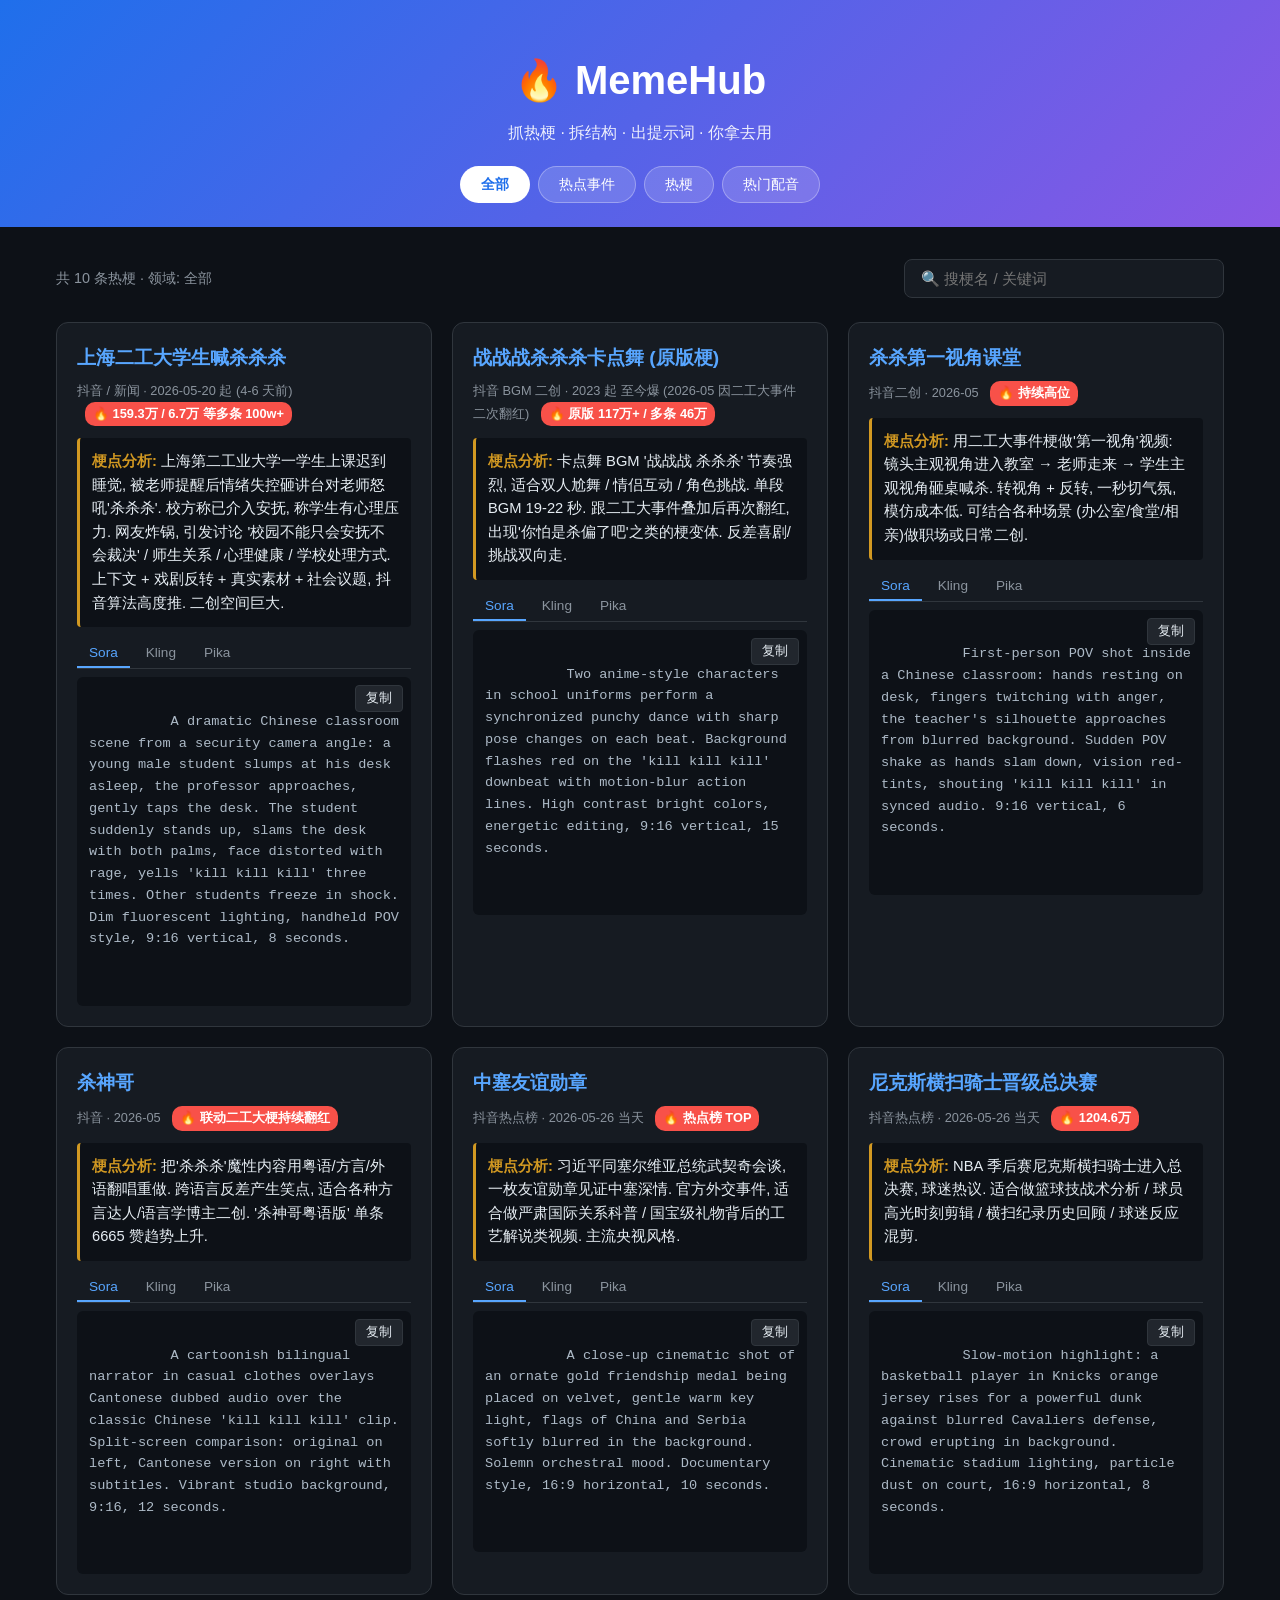
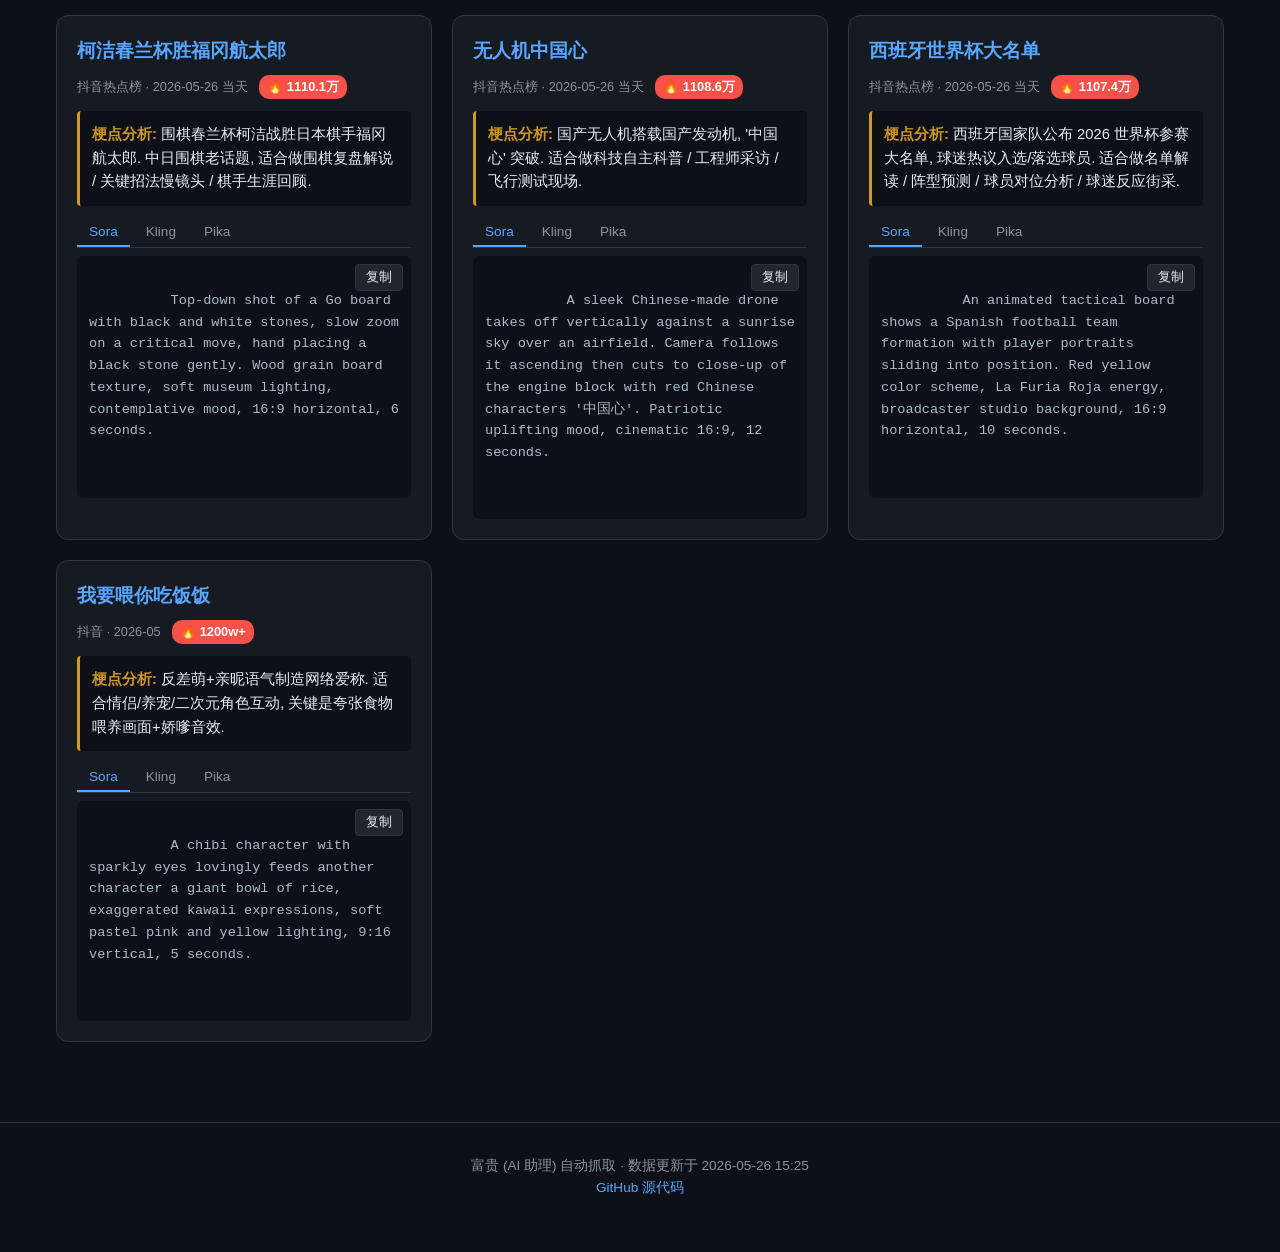
==== index.html @ 90a8f470 "v2: 当下真实热点 (杀杀杀+二工大事件+5 条热搜榜) + 三分类 (热点/热梗/配音)" ====
<!DOCTYPE html>
<html lang="zh-CN">
<head>
  <meta charset="UTF-8">
  <meta name="viewport" content="width=device-width, initial-scale=1.0">
  <title>MemeHub - 热梗提示词工厂</title>
  <link rel="stylesheet" href="style.css">
</head>
<body>
  <header>
    <h1>🔥 MemeHub</h1>
    <p class="tagline">抓热梗 · 拆结构 · 出提示词 · 你拿去用</p>
    <nav id="domains">
      <button class="active" data-domain="全部">全部</button>
      <button data-domain="热点事件">热点事件</button>
      <button data-domain="热梗">热梗</button>
      <button data-domain="热门配音">热门配音</button>
    </nav>
  </header>

  <main>
    <div class="meta-bar">
      <span id="count">加载中...</span>
      <input id="search" placeholder="🔍 搜梗名 / 关键词" />
    </div>
    <div id="cards"></div>
  </main>

  <footer>
    <p>富贵 (AI 助理) 自动抓取 · 数据更新于 <span id="updated">--</span></p>
    <p><a href="https://github.com/qinqin-boop/memehub" target="_blank">GitHub 源代码</a></p>
  </footer>

  <script src="app.js"></script>
</body>
</html>
---- style.css ----
* {
  box-sizing: border-box;
  margin: 0;
  padding: 0;
}

body {
  font-family: -apple-system, BlinkMacSystemFont, "PingFang SC", "Microsoft YaHei", sans-serif;
  background: #0d1117;
  color: #e6edf3;
  line-height: 1.6;
}

header {
  text-align: center;
  padding: 48px 16px 24px;
  background: linear-gradient(135deg, #1f6feb 0%, #8957e5 100%);
  color: #fff;
}

header h1 {
  font-size: 2.5rem;
  margin-bottom: 8px;
}

.tagline {
  font-size: 1rem;
  opacity: 0.9;
  margin-bottom: 20px;
}

nav#domains {
  display: flex;
  gap: 8px;
  justify-content: center;
  flex-wrap: wrap;
}

nav#domains button {
  background: rgba(255, 255, 255, 0.15);
  border: 1px solid rgba(255, 255, 255, 0.3);
  color: #fff;
  padding: 8px 20px;
  border-radius: 20px;
  cursor: pointer;
  font-size: 0.9rem;
  transition: all 0.2s;
}

nav#domains button.active {
  background: #fff;
  color: #1f6feb;
  font-weight: 600;
}

nav#domains button:disabled {
  opacity: 0.5;
  cursor: not-allowed;
}

main {
  max-width: 1200px;
  margin: 0 auto;
  padding: 32px 16px;
}

.meta-bar {
  display: flex;
  justify-content: space-between;
  align-items: center;
  margin-bottom: 24px;
  gap: 16px;
  flex-wrap: wrap;
}

#count {
  color: #8b949e;
  font-size: 0.9rem;
}

#search {
  flex: 1;
  max-width: 320px;
  padding: 10px 16px;
  background: #161b22;
  border: 1px solid #30363d;
  border-radius: 8px;
  color: #e6edf3;
  font-size: 0.95rem;
}

#search:focus {
  outline: none;
  border-color: #1f6feb;
}

#cards {
  display: grid;
  grid-template-columns: repeat(auto-fill, minmax(340px, 1fr));
  gap: 20px;
}

.card {
  background: #161b22;
  border: 1px solid #30363d;
  border-radius: 12px;
  padding: 20px;
  transition: transform 0.15s, border-color 0.15s;
}

.card:hover {
  transform: translateY(-2px);
  border-color: #1f6feb;
}

.card h3 {
  font-size: 1.2rem;
  margin-bottom: 8px;
  color: #58a6ff;
}

.card .source {
  font-size: 0.8rem;
  color: #8b949e;
  margin-bottom: 12px;
}

.card .source .heat {
  display: inline-block;
  background: #f85149;
  color: #fff;
  padding: 2px 8px;
  border-radius: 10px;
  margin-left: 8px;
  font-weight: 600;
}

.card .analysis {
  background: #0d1117;
  border-left: 3px solid #d29922;
  padding: 12px;
  margin: 12px 0;
  border-radius: 4px;
  font-size: 0.92rem;
}

.card .analysis strong {
  color: #d29922;
}

.prompt-tabs {
  display: flex;
  gap: 4px;
  margin: 12px 0 8px;
  border-bottom: 1px solid #30363d;
}

.prompt-tabs button {
  background: none;
  border: none;
  color: #8b949e;
  padding: 6px 12px;
  cursor: pointer;
  font-size: 0.85rem;
  border-bottom: 2px solid transparent;
}

.prompt-tabs button.active {
  color: #58a6ff;
  border-bottom-color: #58a6ff;
}

.prompt-body {
  background: #0d1117;
  padding: 12px;
  border-radius: 6px;
  font-family: ui-monospace, SFMono-Regular, Menlo, monospace;
  font-size: 0.85rem;
  color: #adbac7;
  white-space: pre-wrap;
  position: relative;
  min-height: 80px;
}

.copy-btn {
  position: absolute;
  top: 8px;
  right: 8px;
  background: #21262d;
  border: 1px solid #30363d;
  color: #e6edf3;
  padding: 4px 10px;
  border-radius: 4px;
  cursor: pointer;
  font-size: 0.8rem;
}

.copy-btn:hover {
  background: #30363d;
}

.copy-btn.copied {
  background: #238636;
  border-color: #238636;
}

footer {
  text-align: center;
  padding: 32px 16px;
  color: #8b949e;
  font-size: 0.85rem;
  border-top: 1px solid #30363d;
  margin-top: 48px;
}

footer a {
  color: #58a6ff;
  text-decoration: none;
}

footer a:hover {
  text-decoration: underline;
}

@media (max-width: 600px) {
  header h1 {
    font-size: 1.8rem;
  }

  #cards {
    grid-template-columns: 1fr;
  }
}
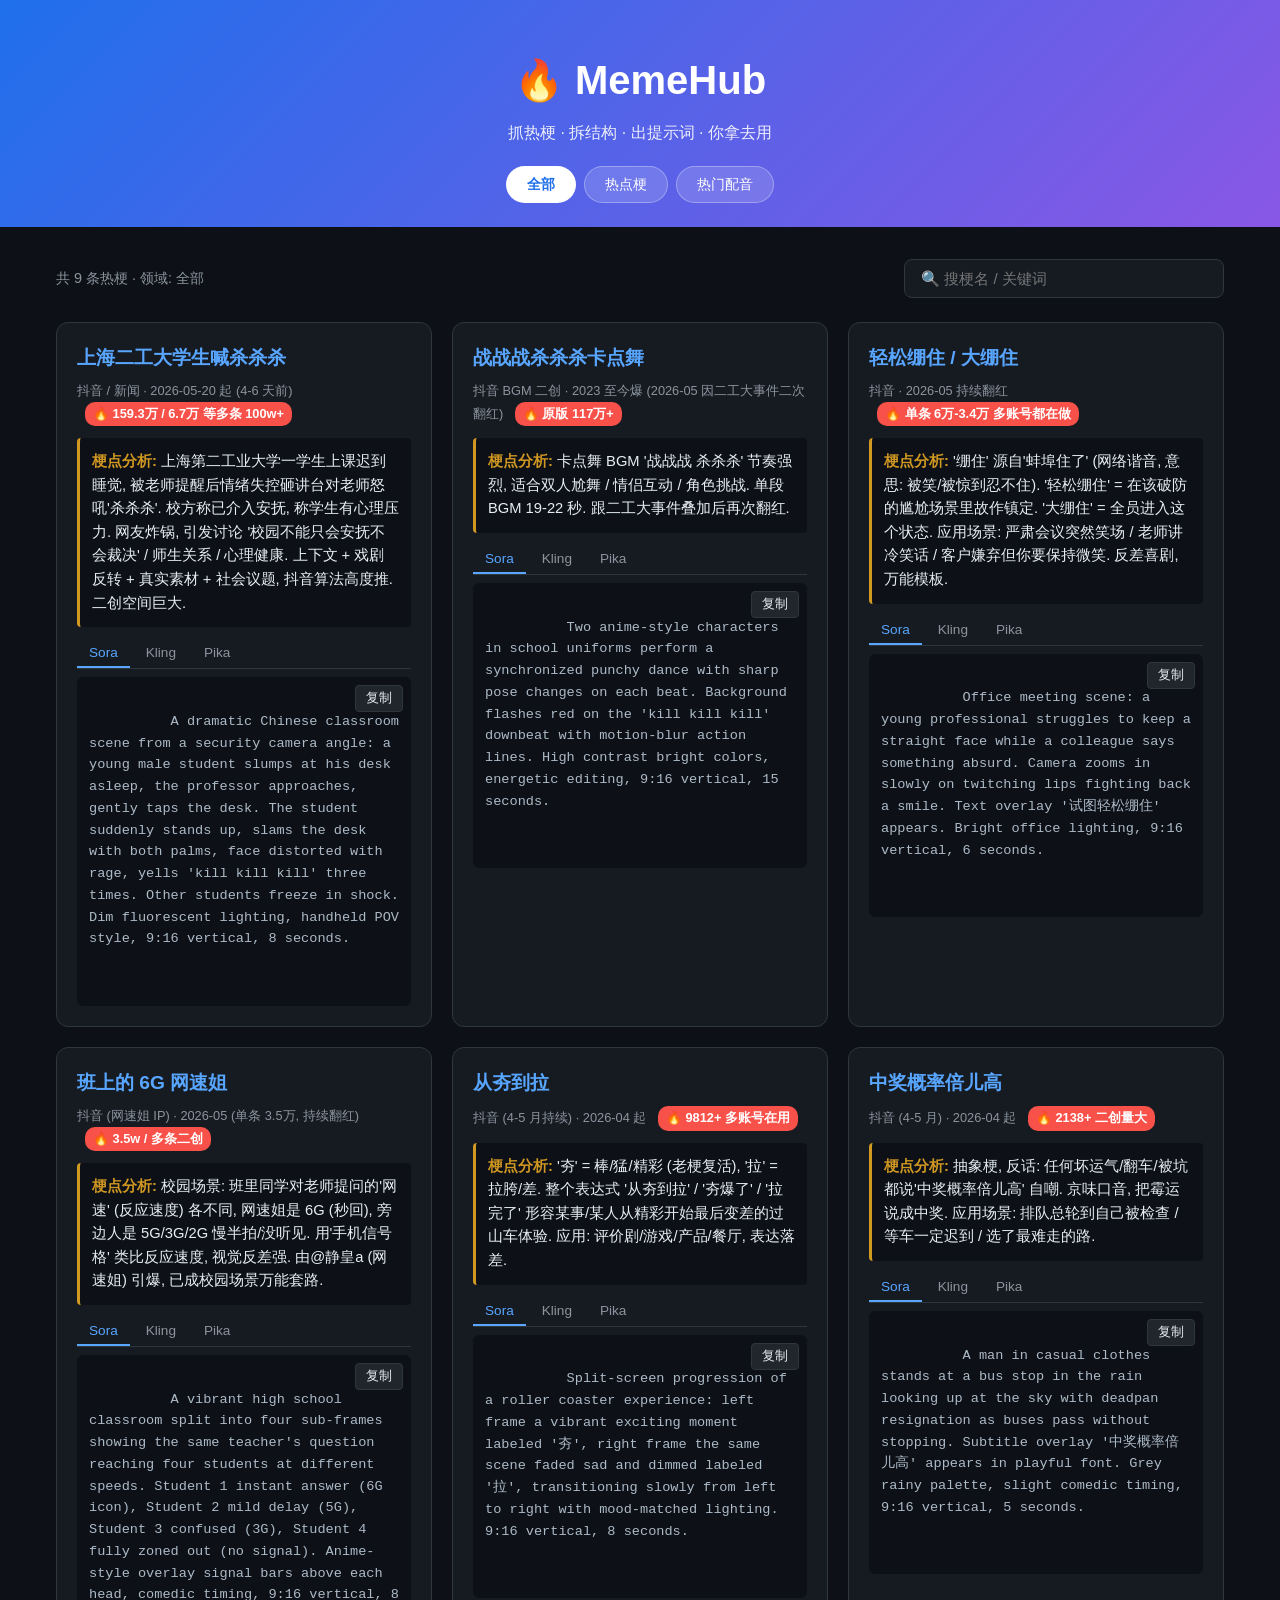
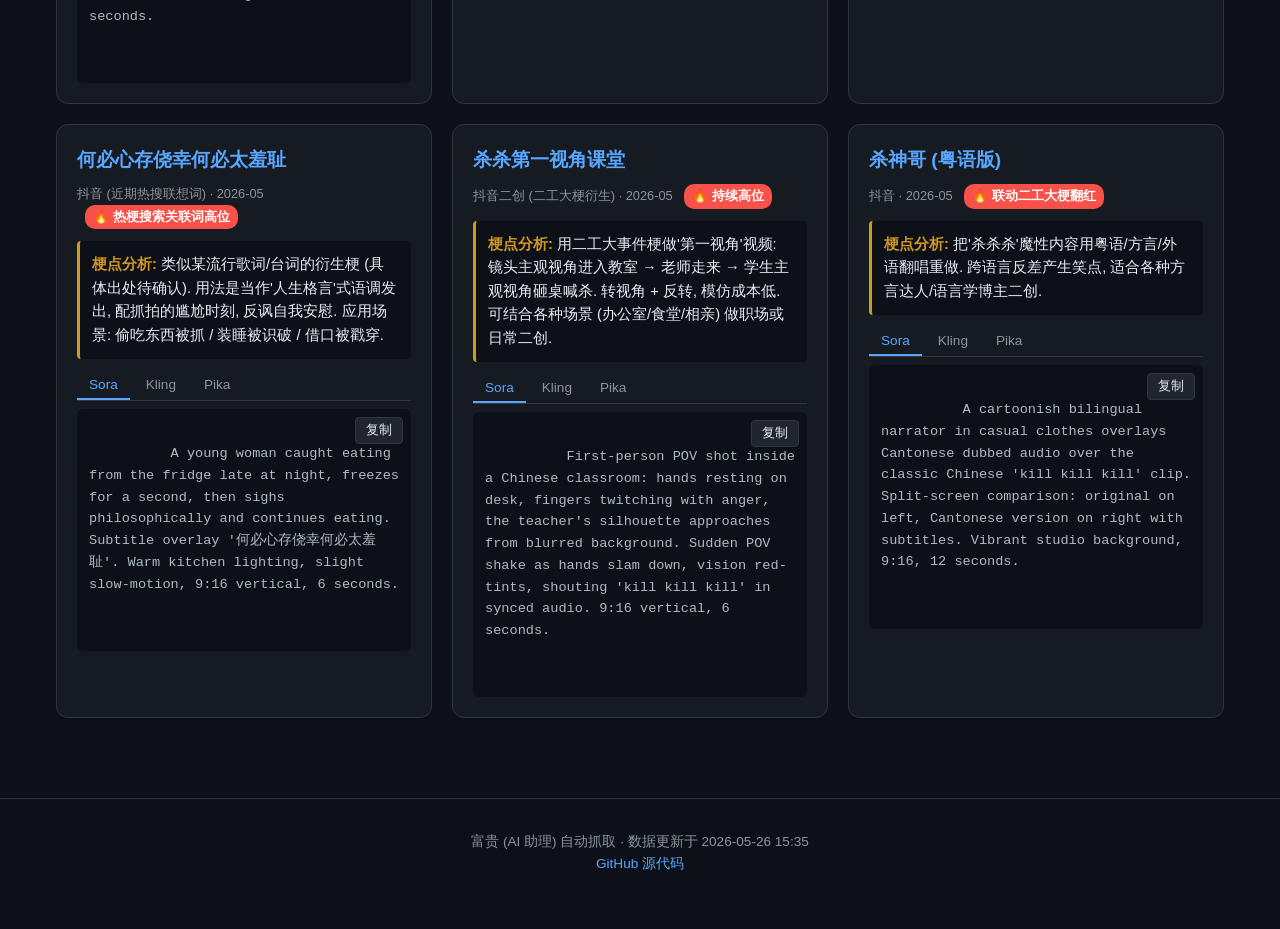
==== commit cb0f0b95: "v3: 真梗只留 9 条 (杀杀杀 5 + 绷住/网速姐/从夯到拉/中奖概率/何必心存侥幸 4) - 删 5 条新闻热搜" ====
--- a/index.html
+++ b/index.html
@@ -12,8 +12,7 @@
     <p class="tagline">抓热梗 · 拆结构 · 出提示词 · 你拿去用</p>
     <nav id="domains">
       <button class="active" data-domain="全部">全部</button>
-      <button data-domain="热点事件">热点事件</button>
-      <button data-domain="热梗">热梗</button>
+      <button data-domain="热点梗">热点梗</button>
       <button data-domain="热门配音">热门配音</button>
     </nav>
   </header>
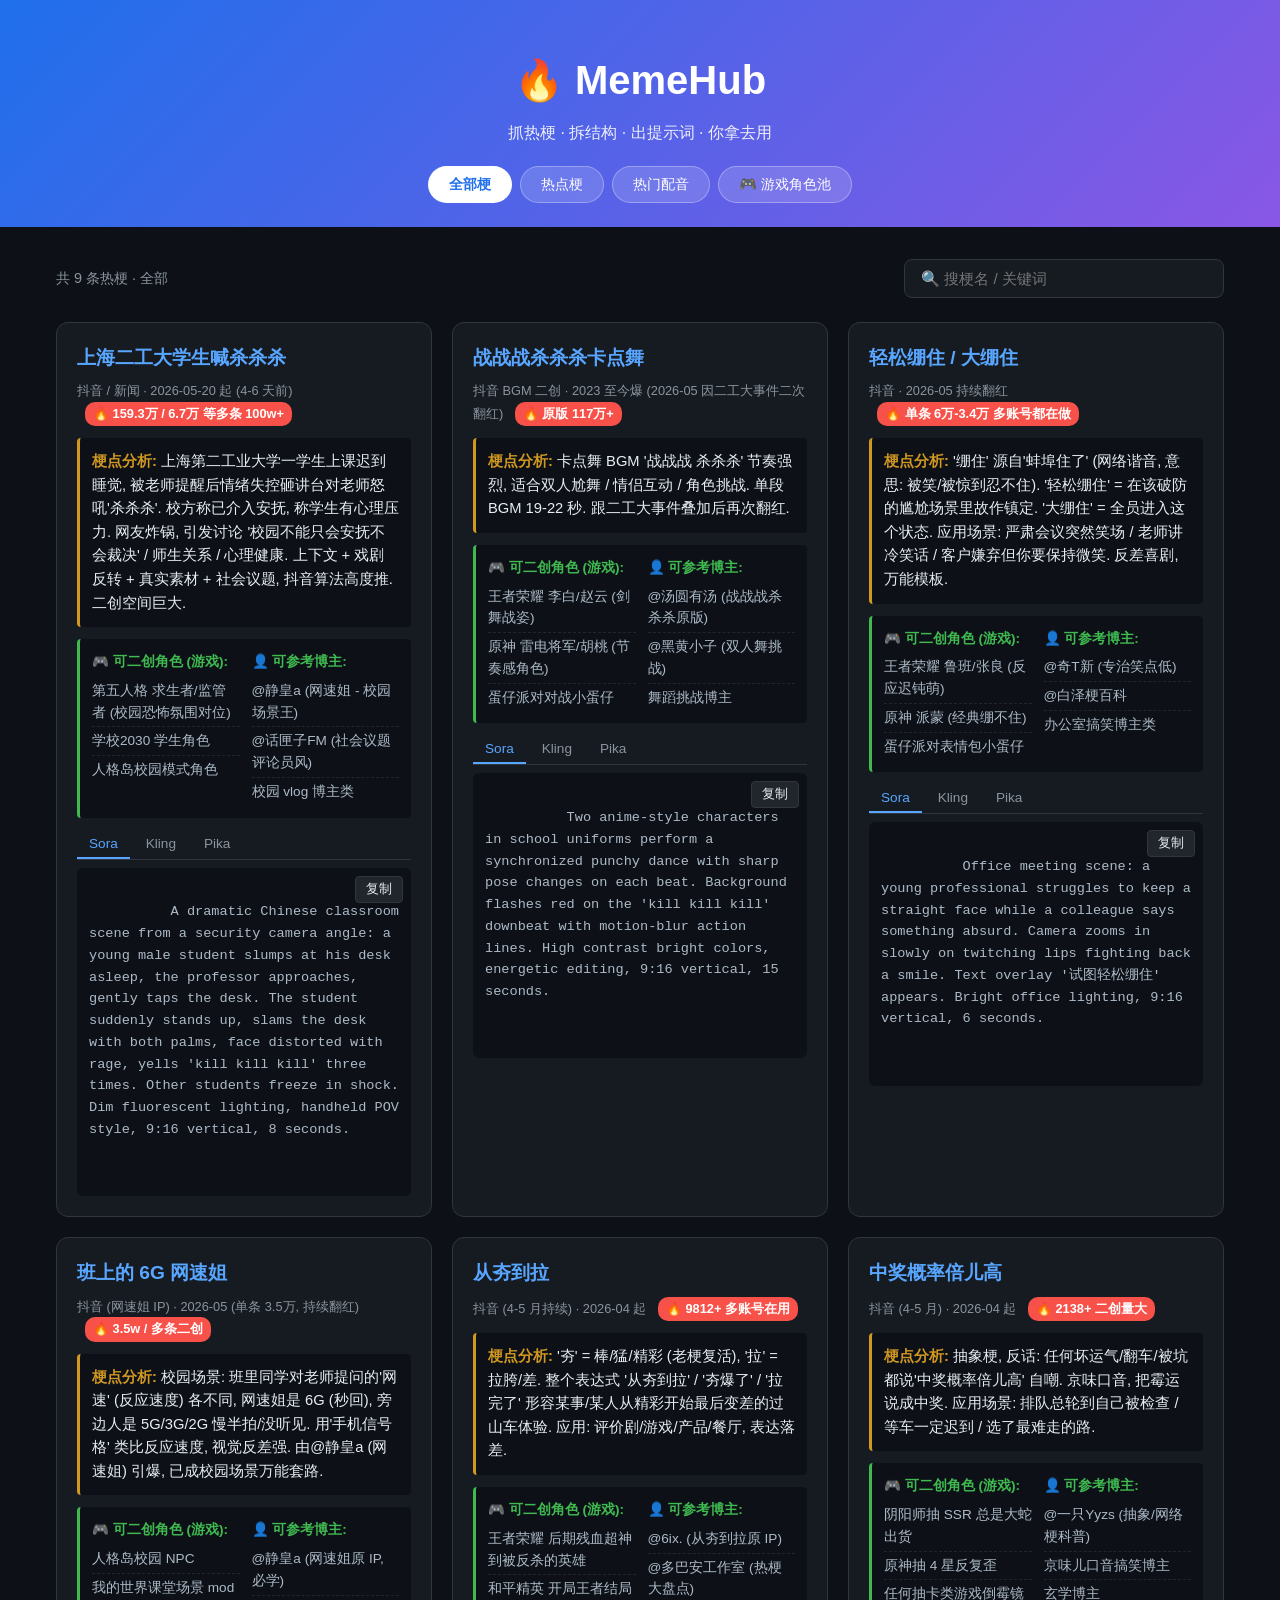
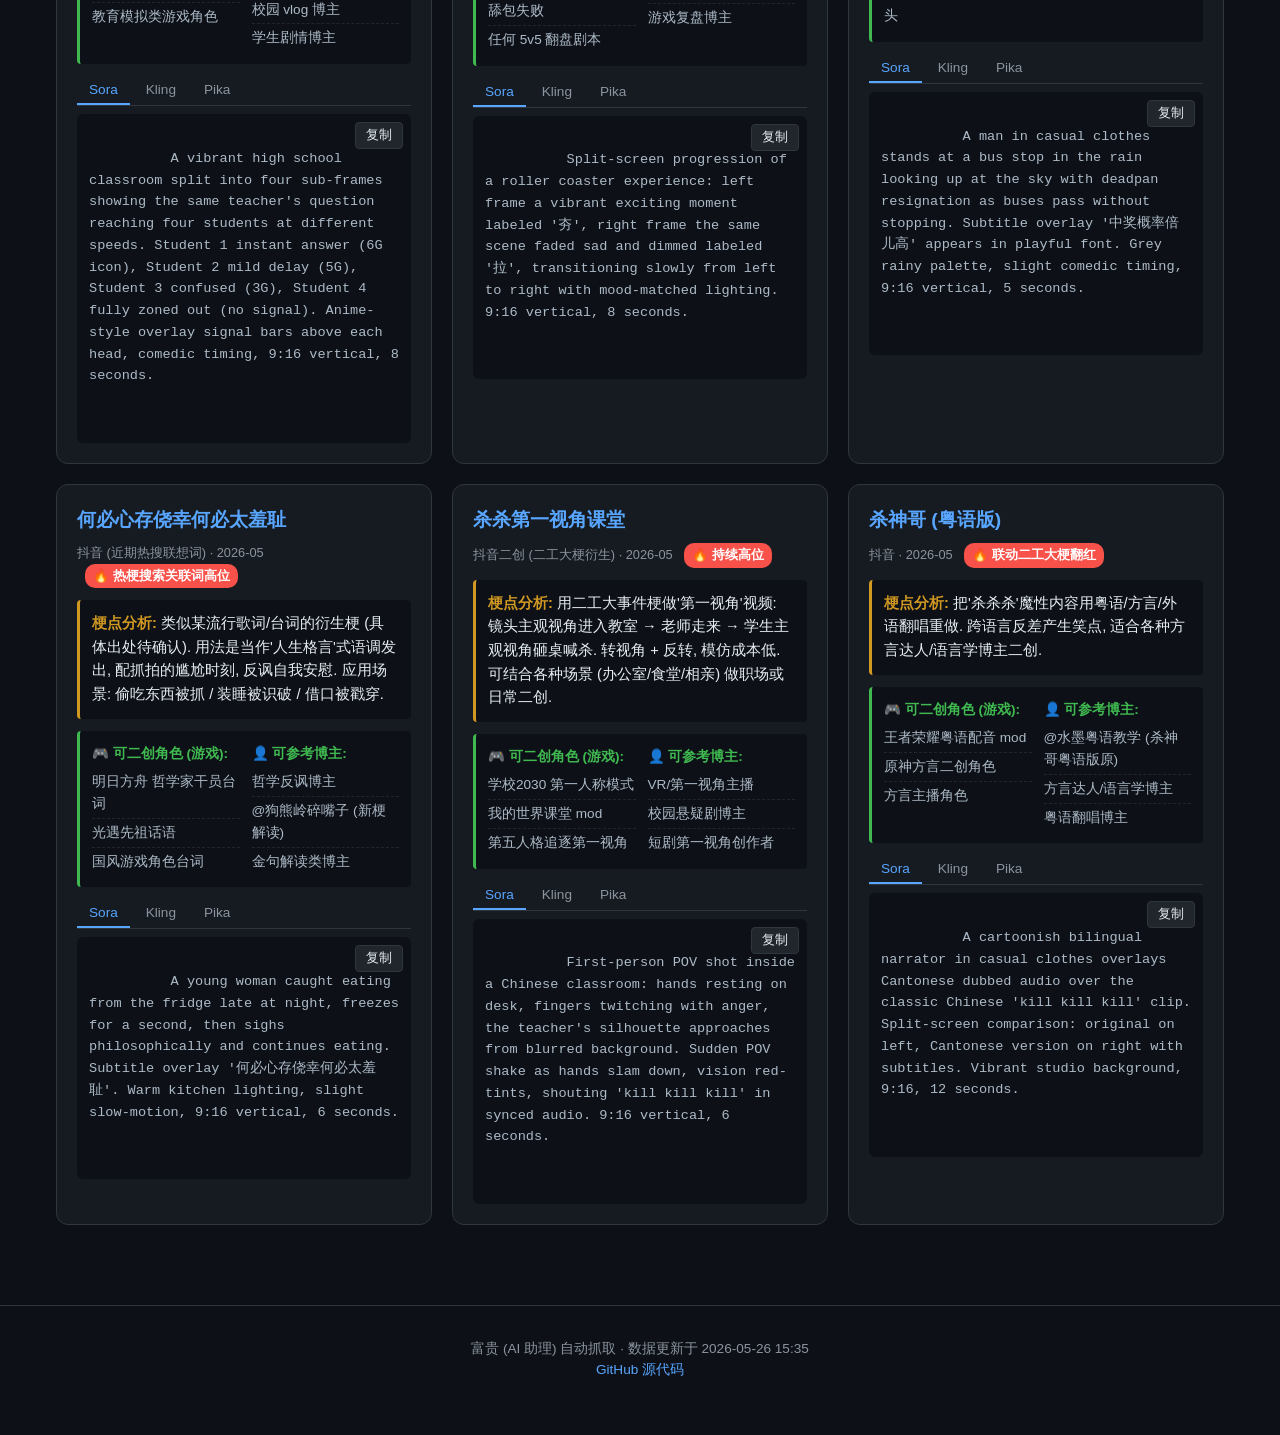
==== commit 8aa053d5: "v5: 独立游戏角色池板块 (8 游戏 IP: 王者/原神/洛克王国/蛋仔/Coke/和平精英/阴阳师/第五人格)" ====
--- a/index.html
+++ b/index.html
@@ -11,9 +11,10 @@
     <h1>🔥 MemeHub</h1>
     <p class="tagline">抓热梗 · 拆结构 · 出提示词 · 你拿去用</p>
     <nav id="domains">
-      <button class="active" data-domain="全部">全部</button>
-      <button data-domain="热点梗">热点梗</button>
-      <button data-domain="热门配音">热门配音</button>
+      <button class="active" data-view="memes" data-domain="全部">全部梗</button>
+      <button data-view="memes" data-domain="热点梗">热点梗</button>
+      <button data-view="memes" data-domain="热门配音">热门配音</button>
+      <button data-view="characters" data-domain="">🎮 游戏角色池</button>
     </nav>
   </header>
 
--- a/style.css
+++ b/style.css
@@ -148,6 +148,129 @@
   color: #d29922;
 }
 
+.chars {
+  background: #0d1117;
+  border-left: 3px solid #3fb950;
+  padding: 12px;
+  margin: 12px 0;
+  border-radius: 4px;
+  font-size: 0.85rem;
+  display: grid;
+  grid-template-columns: 1fr 1fr;
+  gap: 12px;
+}
+
+.chars-group strong {
+  color: #3fb950;
+  display: block;
+  margin-bottom: 4px;
+}
+
+.chars ul {
+  list-style: none;
+  padding-left: 0;
+  margin: 0;
+}
+
+.chars li {
+  padding: 3px 0;
+  color: #adbac7;
+  border-bottom: 1px dashed #21262d;
+}
+
+.chars li:last-child {
+  border-bottom: none;
+}
+
+@media (max-width: 600px) {
+  .chars {
+    grid-template-columns: 1fr;
+  }
+}
+
+/* 游戏角色板块 */
+.game-section {
+  margin-bottom: 32px;
+}
+
+.game-section h2 {
+  color: #58a6ff;
+  font-size: 1.4rem;
+  margin-bottom: 12px;
+  padding-bottom: 8px;
+  border-bottom: 2px solid #30363d;
+}
+
+.game-tag {
+  display: inline-block;
+  background: #21262d;
+  color: #adbac7;
+  font-size: 0.75rem;
+  font-weight: 400;
+  padding: 2px 10px;
+  border-radius: 10px;
+  margin-left: 8px;
+  vertical-align: middle;
+}
+
+.char-grid {
+  display: grid;
+  grid-template-columns: repeat(auto-fill, minmax(260px, 1fr));
+  gap: 14px;
+}
+
+.char-card {
+  background: #161b22;
+  border: 1px solid #30363d;
+  border-radius: 10px;
+  padding: 14px;
+}
+
+.char-card h4 {
+  color: #3fb950;
+  font-size: 1.05rem;
+  margin-bottom: 4px;
+}
+
+.char-type {
+  display: inline-block;
+  background: #1f6feb22;
+  color: #58a6ff;
+  font-size: 0.75rem;
+  padding: 2px 8px;
+  border-radius: 8px;
+  margin-bottom: 8px;
+}
+
+.char-vibe {
+  color: #adbac7;
+  font-size: 0.85rem;
+  margin-bottom: 10px;
+  line-height: 1.4;
+}
+
+.char-fit {
+  font-size: 0.75rem;
+  color: #8b949e;
+}
+
+.char-fit strong {
+  color: #d29922;
+  display: block;
+  margin-bottom: 4px;
+}
+
+.meme-tag {
+  display: inline-block;
+  background: #21262d;
+  border: 1px solid #30363d;
+  padding: 2px 8px;
+  border-radius: 6px;
+  margin: 2px 4px 2px 0;
+  font-size: 0.72rem;
+  color: #adbac7;
+}
+
 .prompt-tabs {
   display: flex;
   gap: 4px;
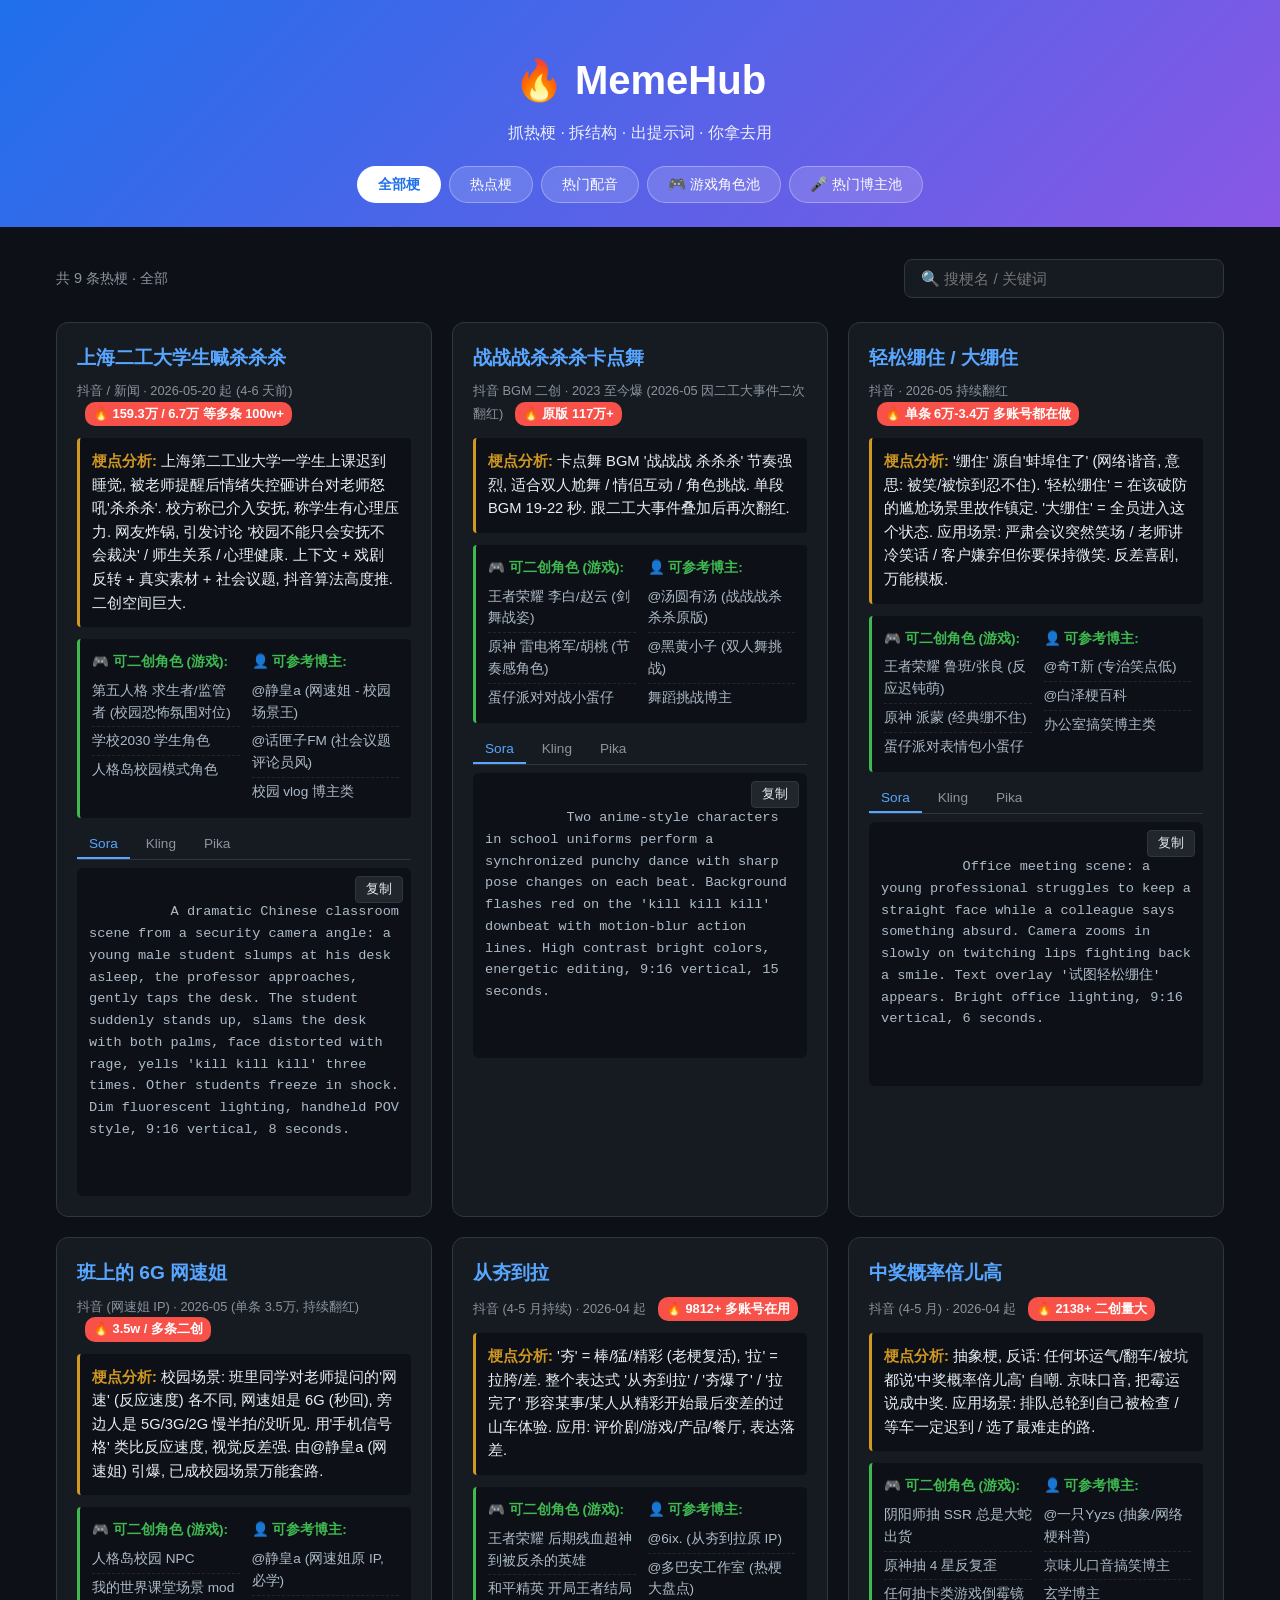
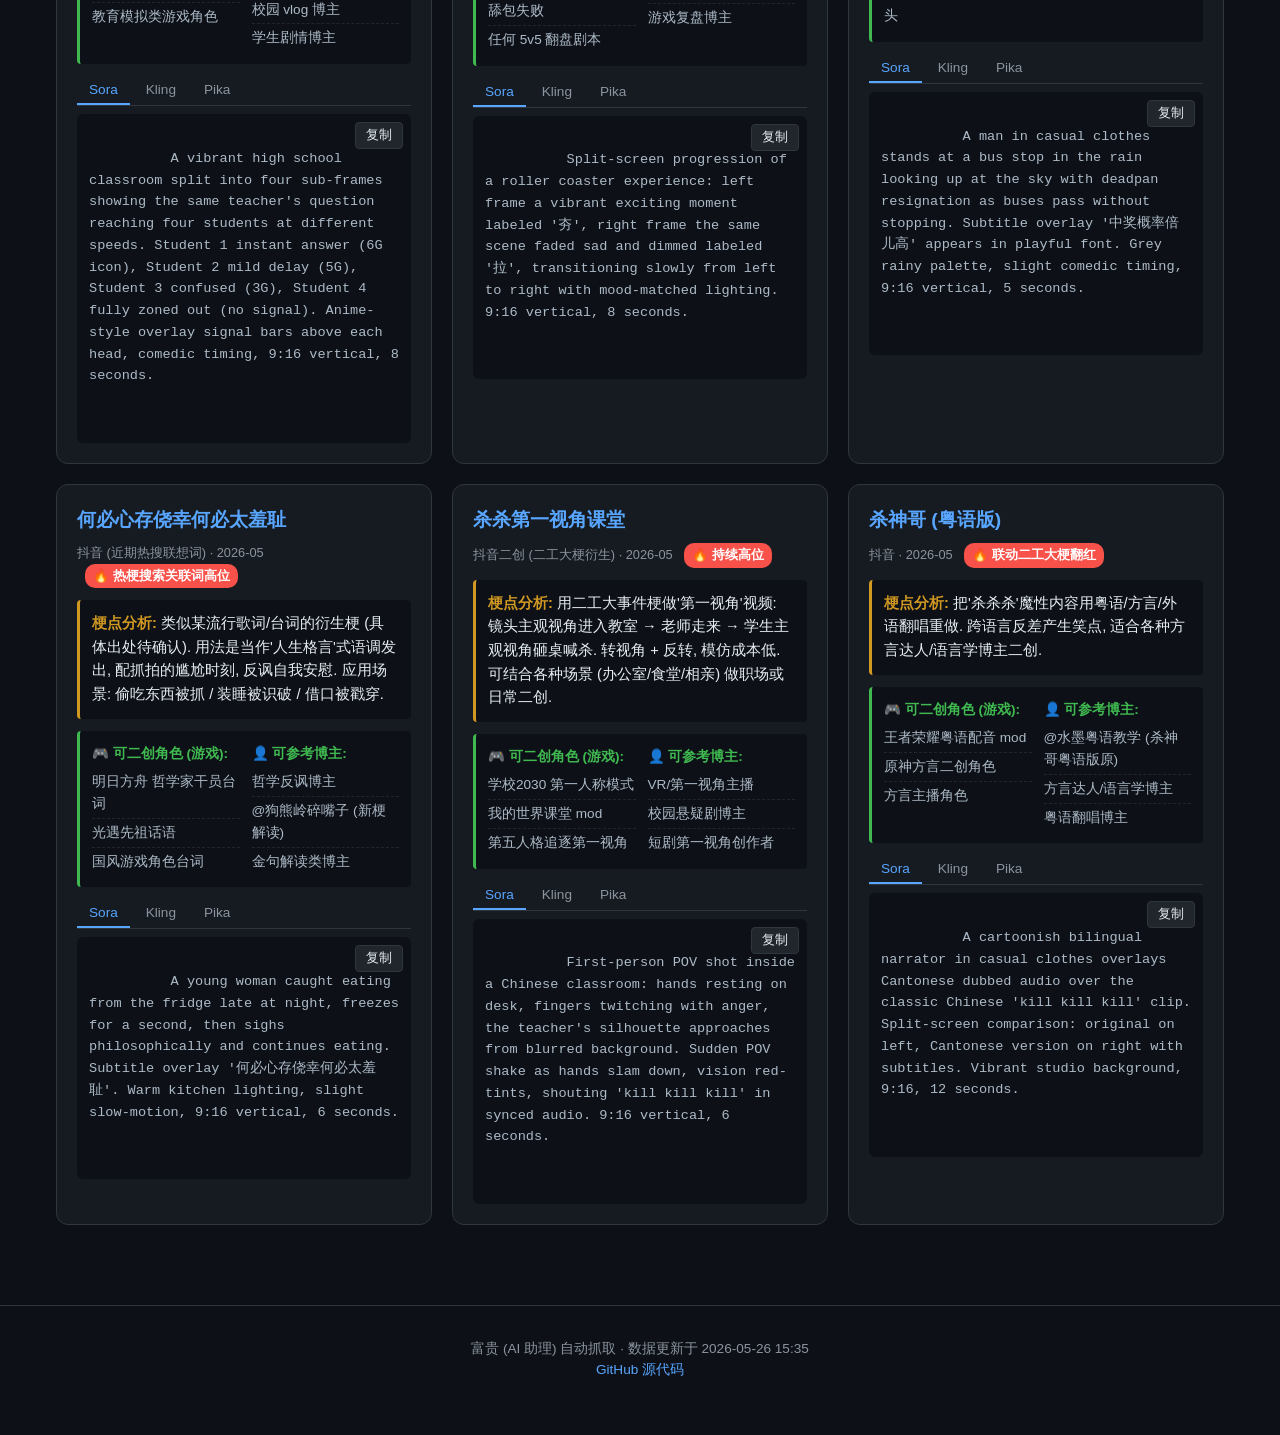
==== commit 004dd3be: "v6: 修正 Coke 是博主不是 cosplay; 加独立博主池 tab + Coke/良子 待澄清占位" ====
--- a/index.html
+++ b/index.html
@@ -15,6 +15,7 @@
       <button data-view="memes" data-domain="热点梗">热点梗</button>
       <button data-view="memes" data-domain="热门配音">热门配音</button>
       <button data-view="characters" data-domain="">🎮 游戏角色池</button>
+      <button data-view="bloggers" data-domain="">🎤 热门博主池</button>
     </nav>
   </header>
 
--- a/style.css
+++ b/style.css
@@ -271,6 +271,34 @@
   color: #adbac7;
 }
 
+.blogger-card .blogger-meta {
+  background: #0d1117;
+  padding: 10px;
+  border-radius: 6px;
+  margin: 10px 0;
+  font-size: 0.85rem;
+  color: #adbac7;
+}
+
+.blogger-card .blogger-meta strong {
+  color: #d29922;
+}
+
+.blogger-card.needs-input {
+  border-color: #d29922;
+}
+
+.badge-todo {
+  display: inline-block;
+  background: #d2992233;
+  color: #d29922;
+  border: 1px solid #d29922;
+  font-size: 0.7rem;
+  padding: 2px 8px;
+  border-radius: 8px;
+  vertical-align: middle;
+}
+
 .prompt-tabs {
   display: flex;
   gap: 4px;
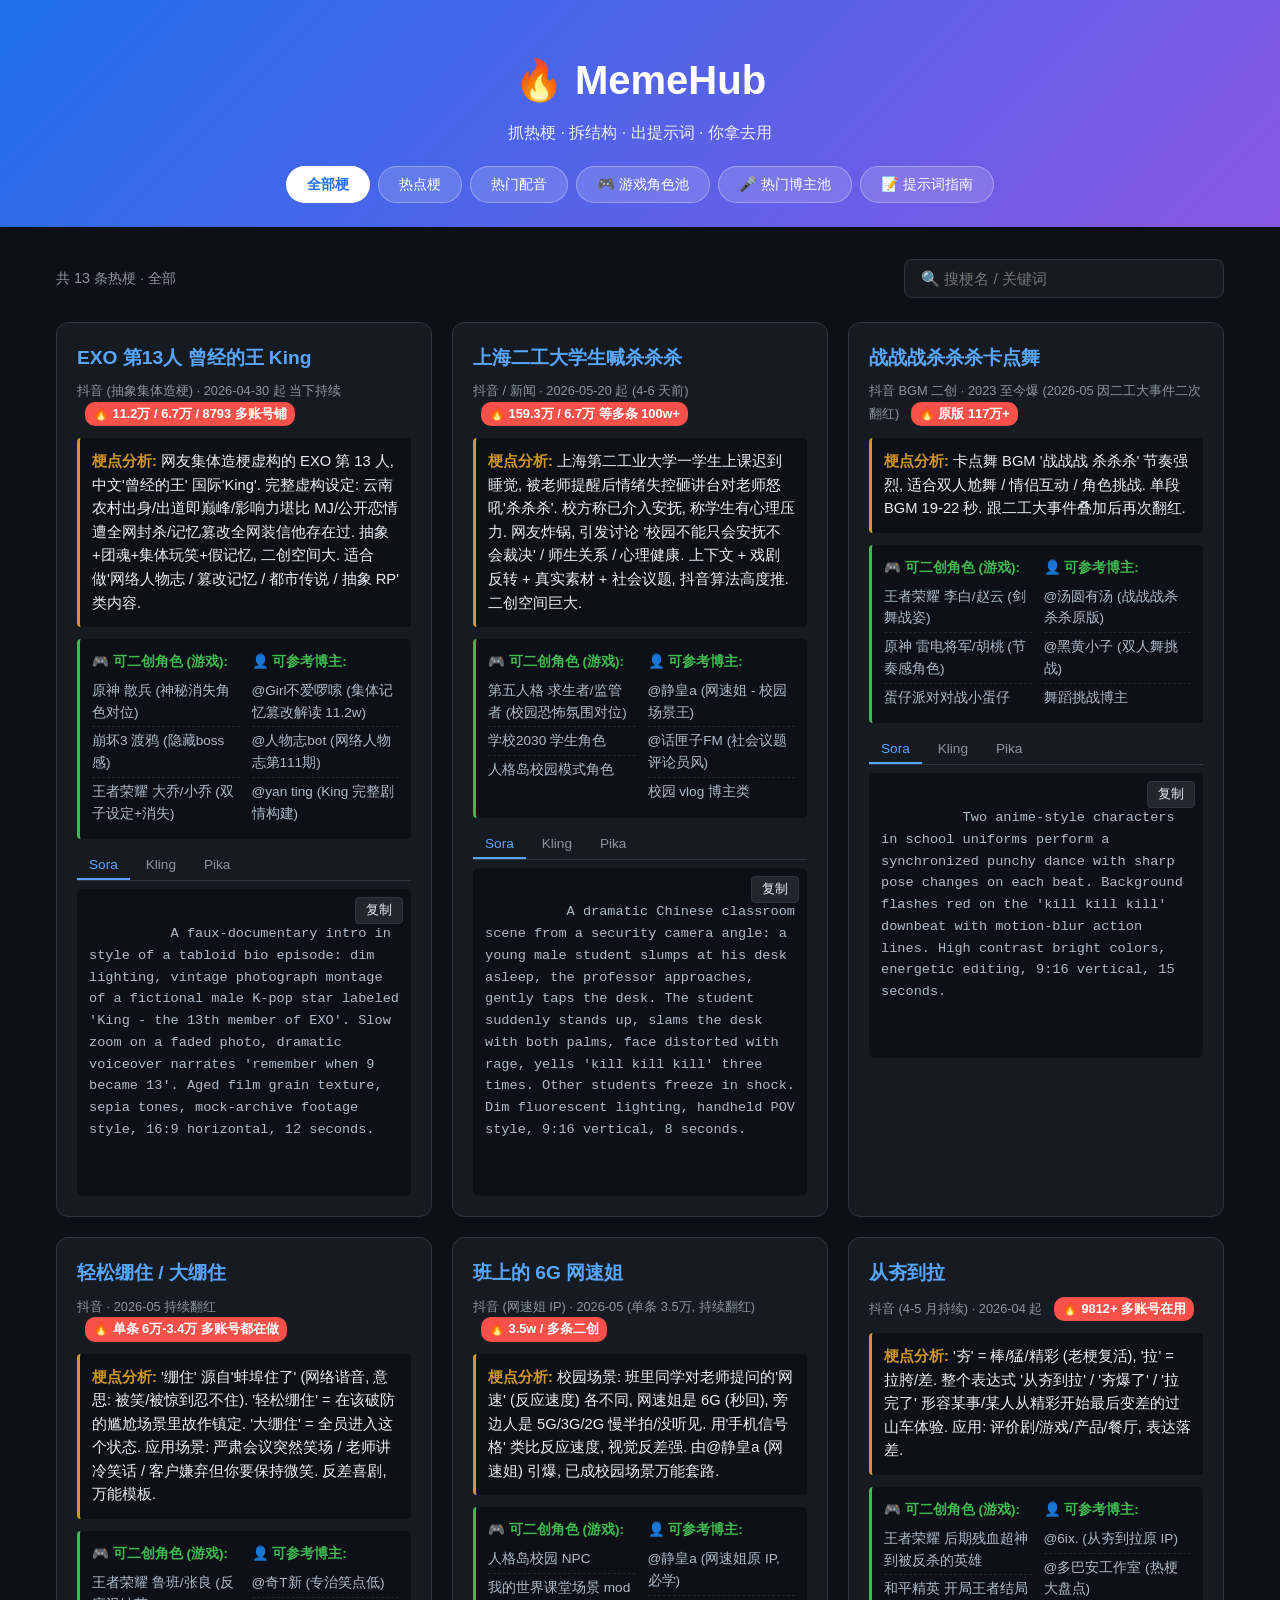
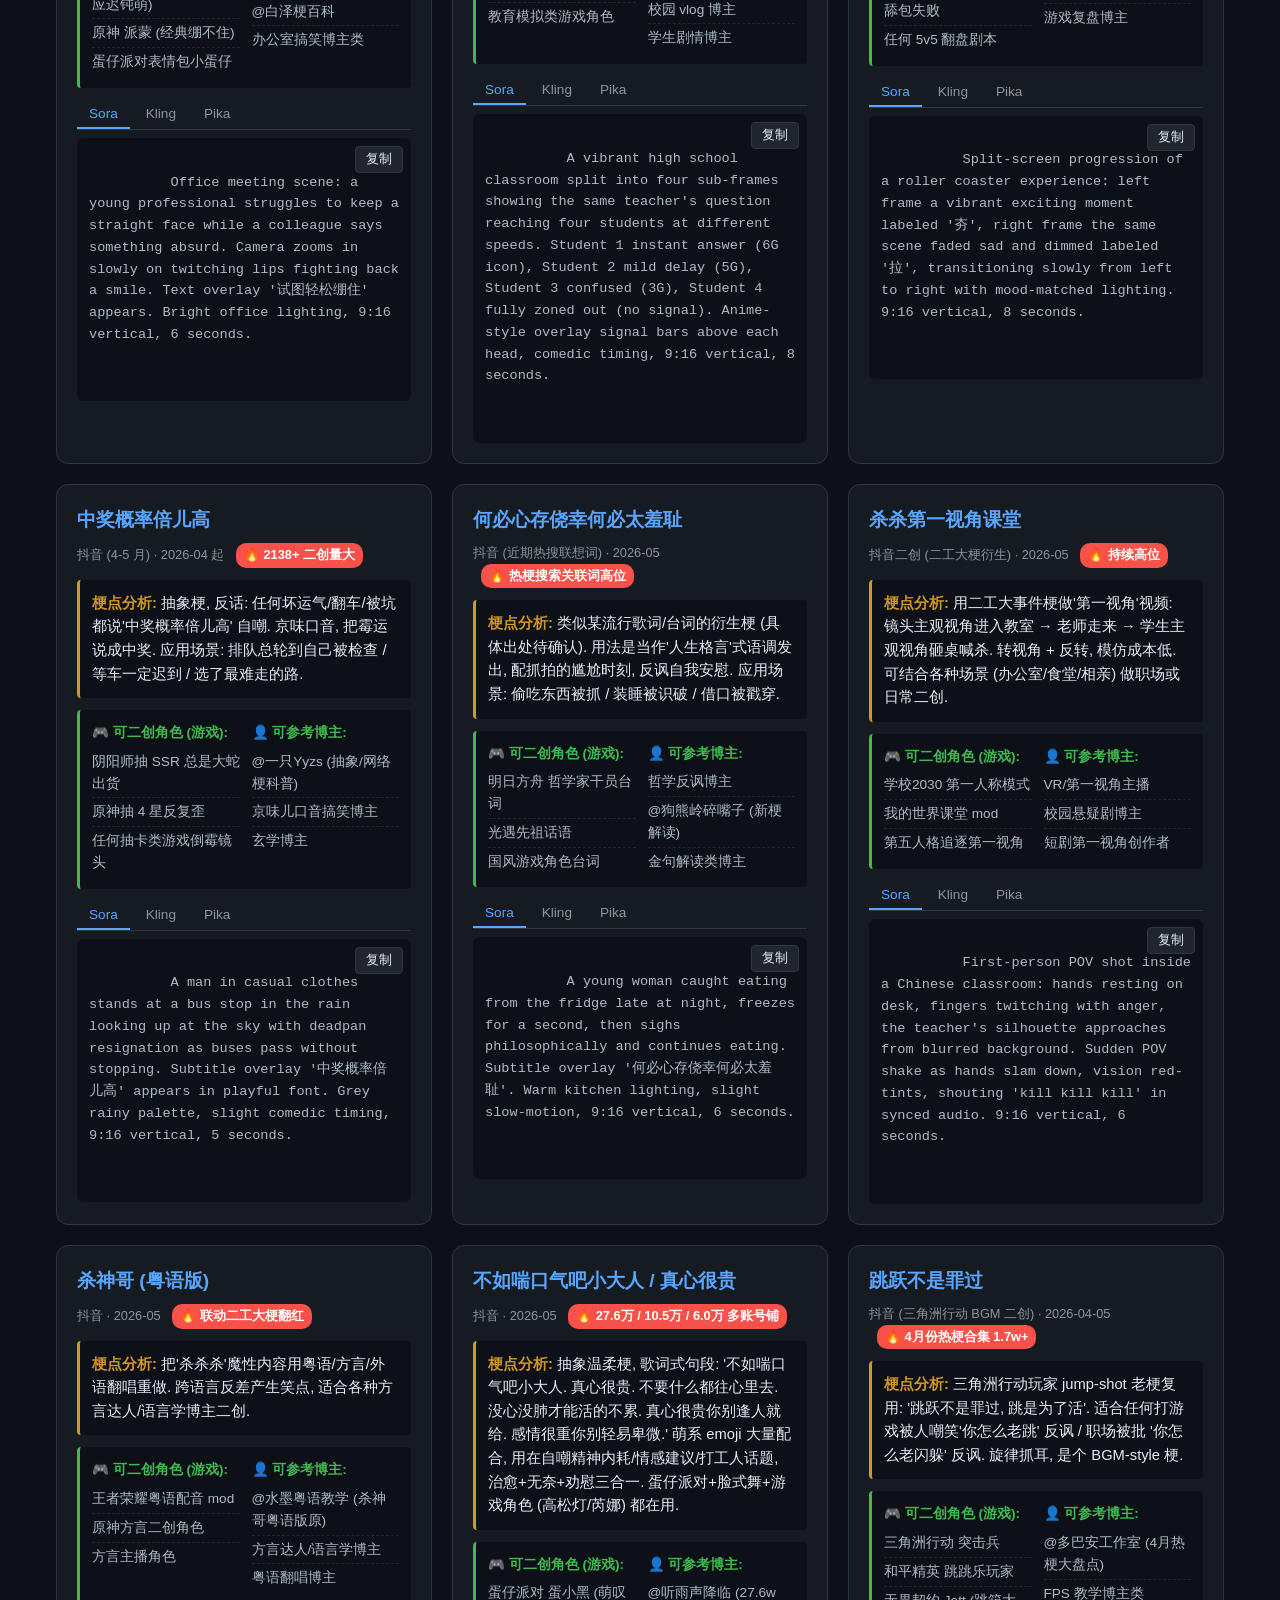
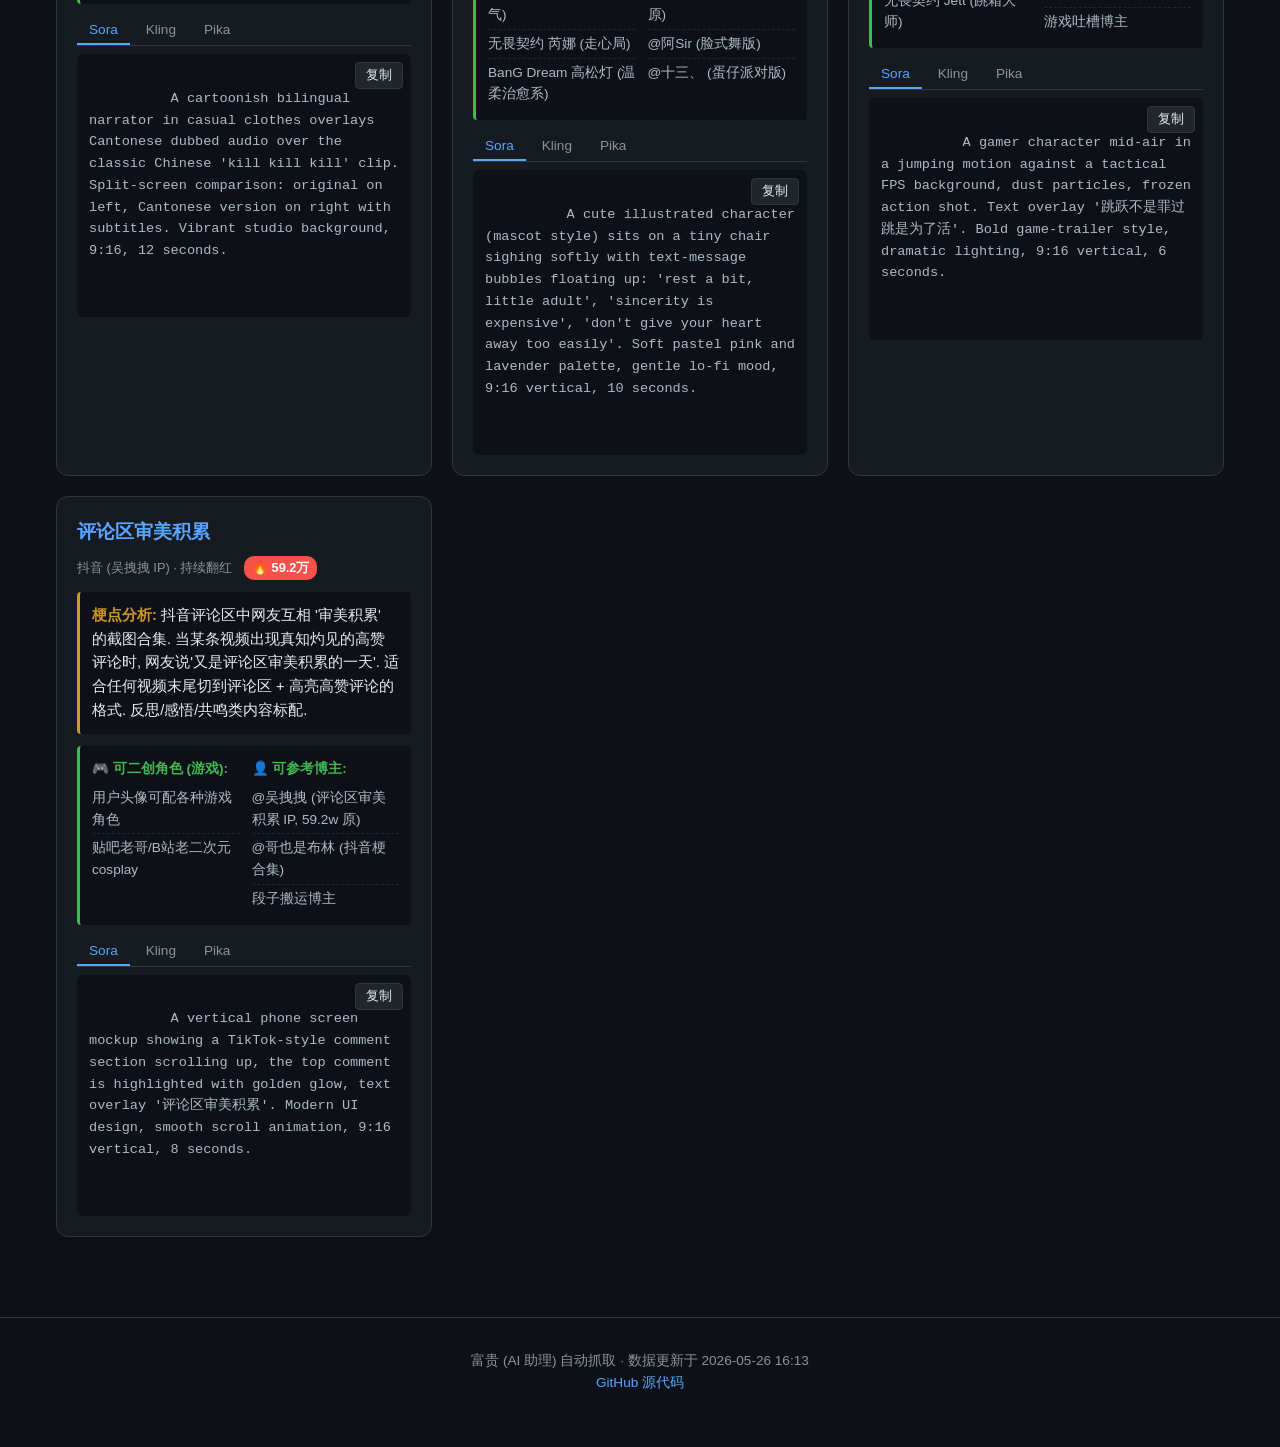
==== commit f17f082d: "v9: 加提示词写作指南 tab (9 条干货来自抖音教学博主: 去AI味/长度悖论/8 运镜词/15s 长视频/通用结构/模型选择/爆款模板/6 大布光/动作场面)" ====
--- a/index.html
+++ b/index.html
@@ -16,6 +16,7 @@
       <button data-view="memes" data-domain="热门配音">热门配音</button>
       <button data-view="characters" data-domain="">🎮 游戏角色池</button>
       <button data-view="bloggers" data-domain="">🎤 热门博主池</button>
+      <button data-view="guide" data-domain="">📝 提示词指南</button>
     </nav>
   </header>
 
--- a/style.css
+++ b/style.css
@@ -297,6 +297,50 @@
   padding: 2px 8px;
   border-radius: 8px;
   vertical-align: middle;
+}
+
+.guide-card {
+  border-left: 4px solid #d29922;
+}
+
+.guide-tag {
+  display: inline-block;
+  background: #d2992222;
+  color: #d29922;
+  font-size: 0.75rem;
+  padding: 2px 8px;
+  border-radius: 8px;
+  font-weight: 400;
+  vertical-align: middle;
+}
+
+.guide-tips {
+  list-style: none;
+  padding: 0;
+  margin: 12px 0 0 0;
+}
+
+.guide-tips li {
+  padding: 8px 0 8px 24px;
+  position: relative;
+  color: #adbac7;
+  font-size: 0.9rem;
+  line-height: 1.6;
+  border-bottom: 1px dashed #21262d;
+}
+
+.guide-tips li:before {
+  content: "💡";
+  position: absolute;
+  left: 0;
+}
+
+.guide-tips li:last-child {
+  border-bottom: none;
+}
+
+.guide-tips strong {
+  color: #58a6ff;
 }
 
 .prompt-tabs {
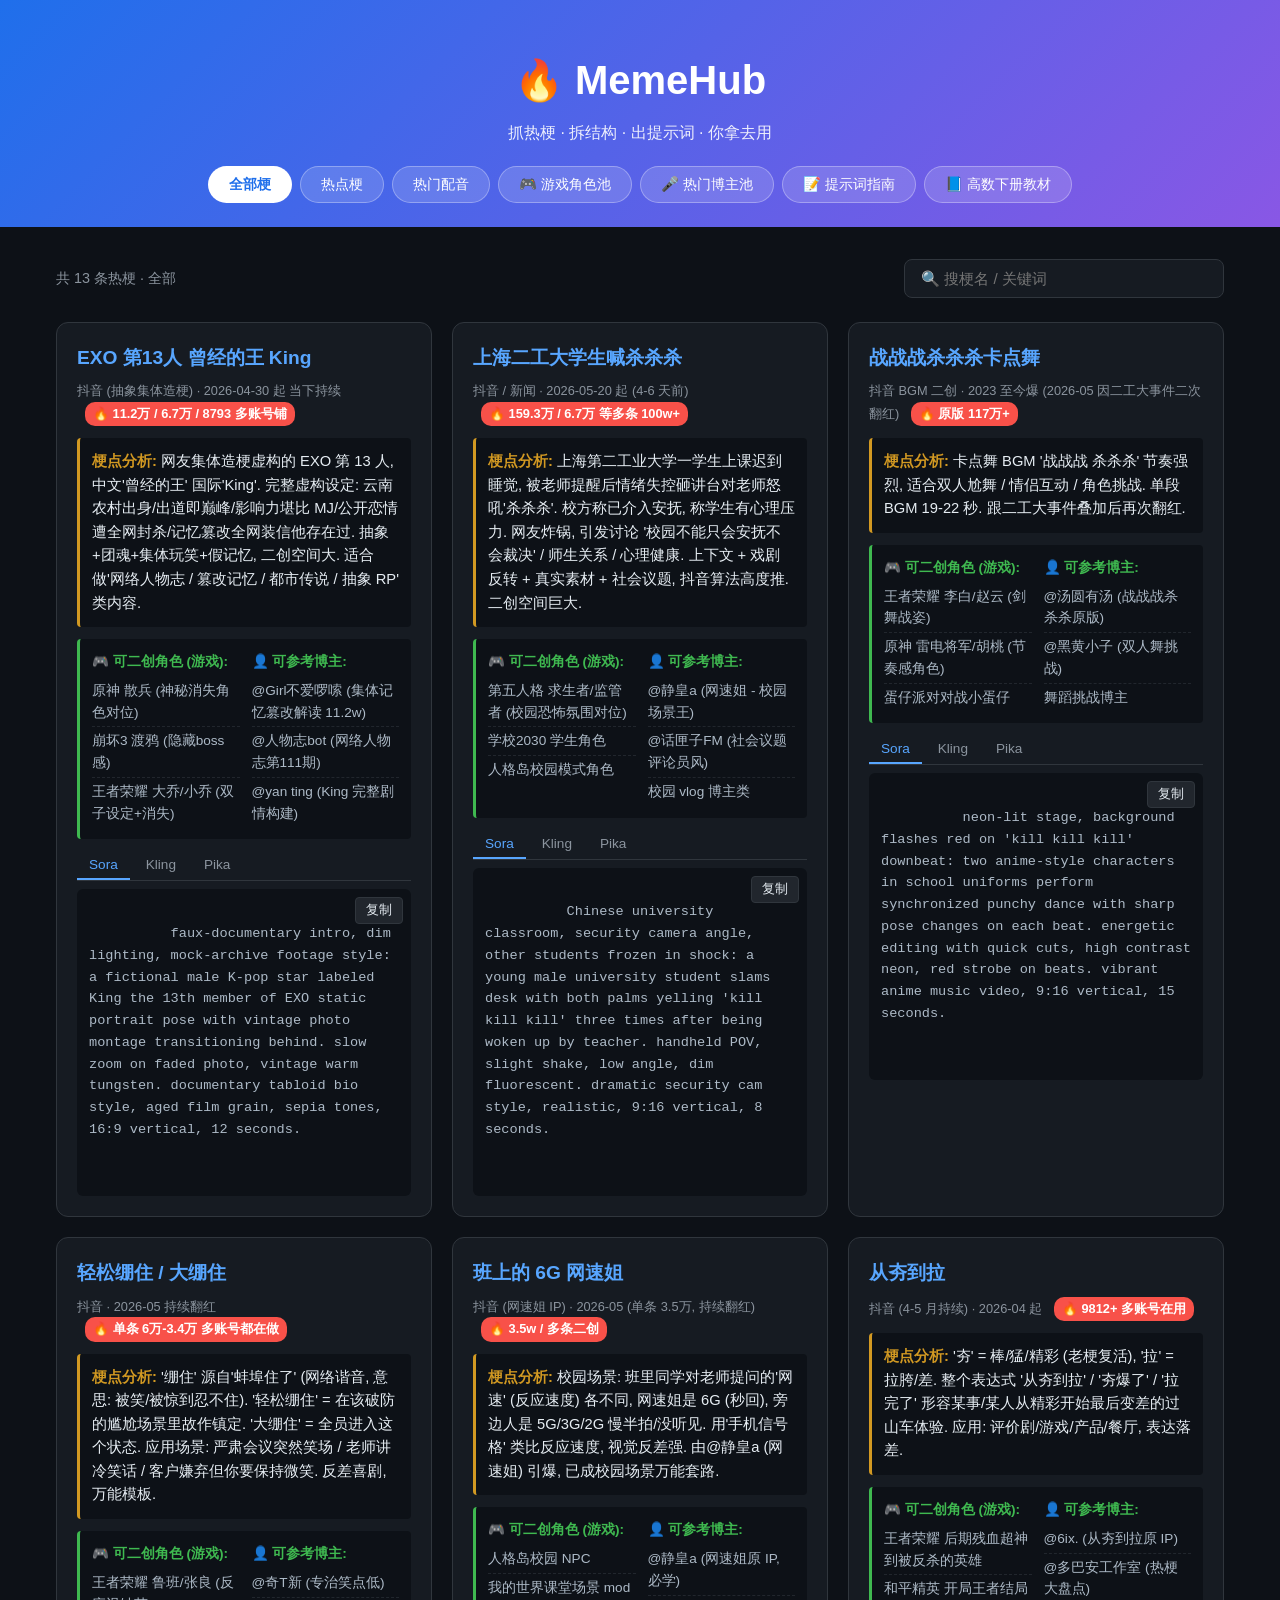
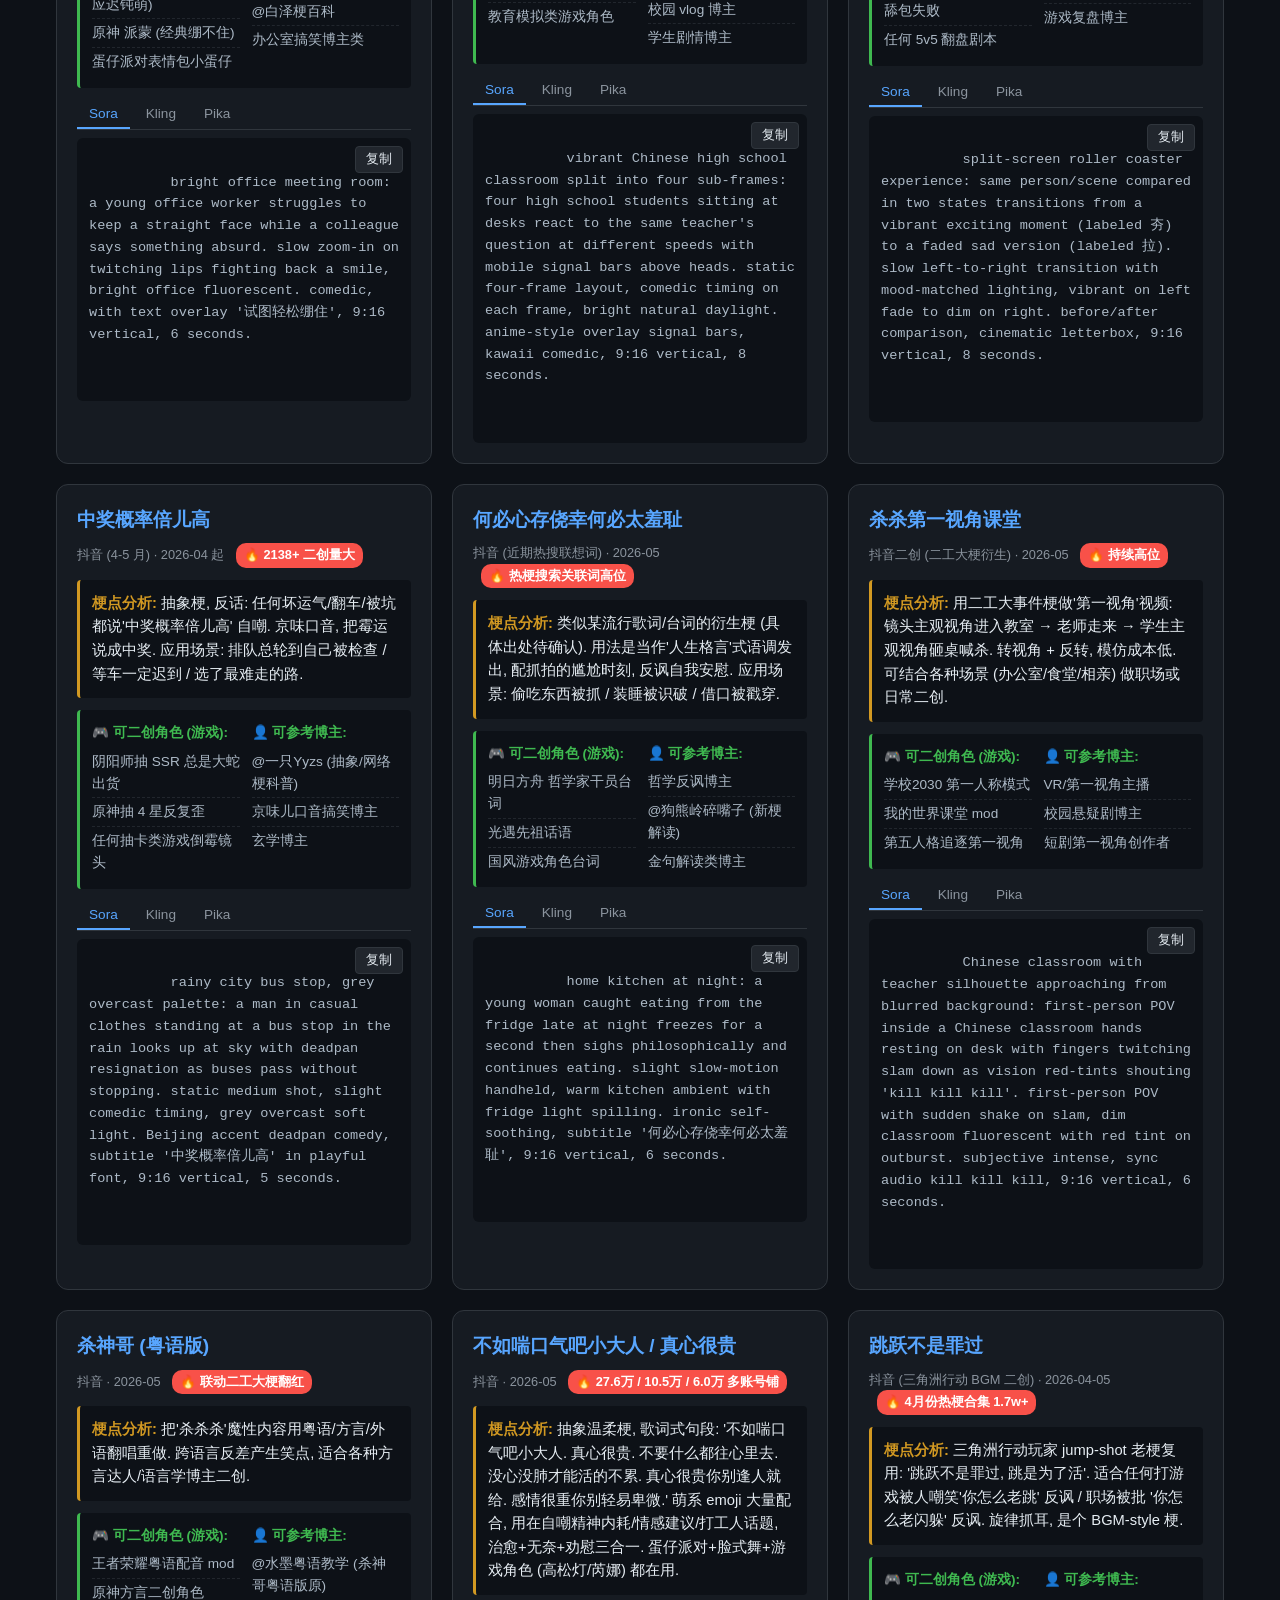
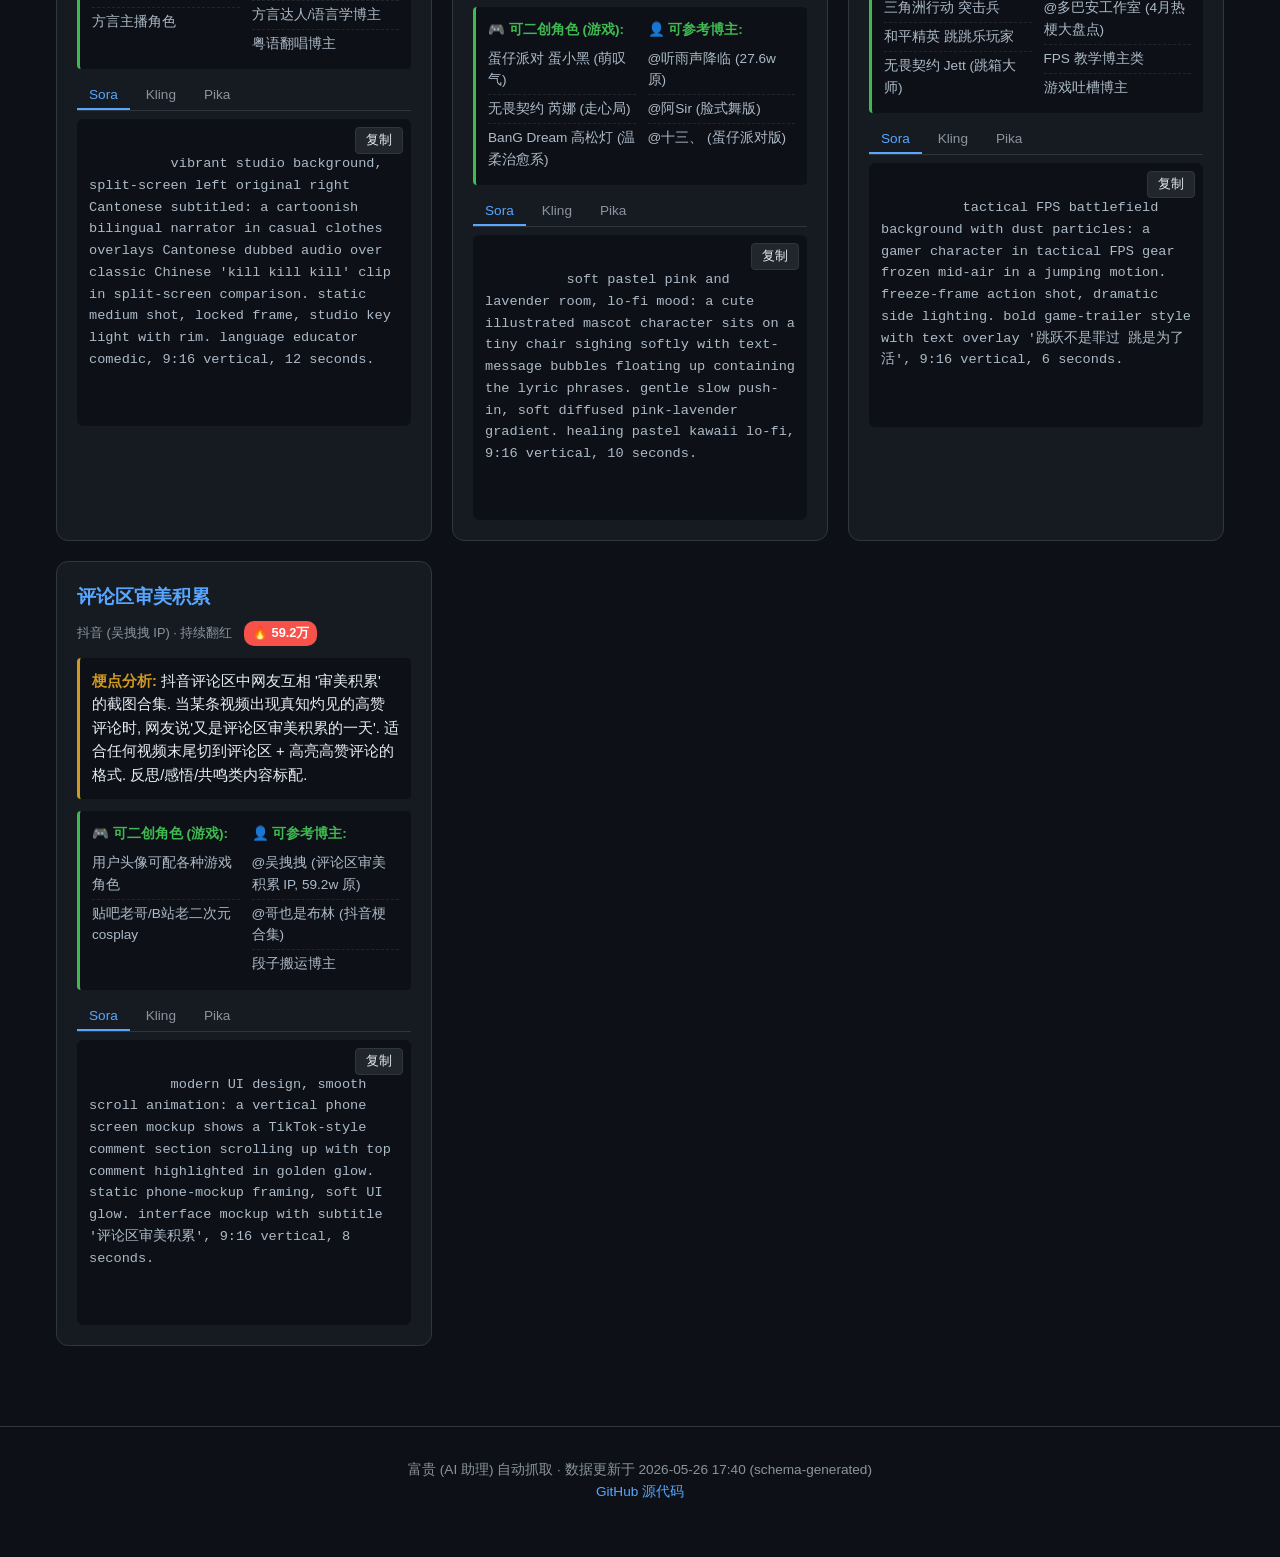
==== commit d5c4d8b3: "v15: 加 高数下册教材 网页 tab (5 章 HTML 在线阅读 - 老大要求做好内容放到网页上)" ====
--- a/index.html
+++ b/index.html
@@ -17,6 +17,7 @@
       <button data-view="characters" data-domain="">🎮 游戏角色池</button>
       <button data-view="bloggers" data-domain="">🎤 热门博主池</button>
       <button data-view="guide" data-domain="">📝 提示词指南</button>
+      <button onclick="window.location.href='./textbook/index.html'">📘 高数下册教材</button>
     </nav>
   </header>
 
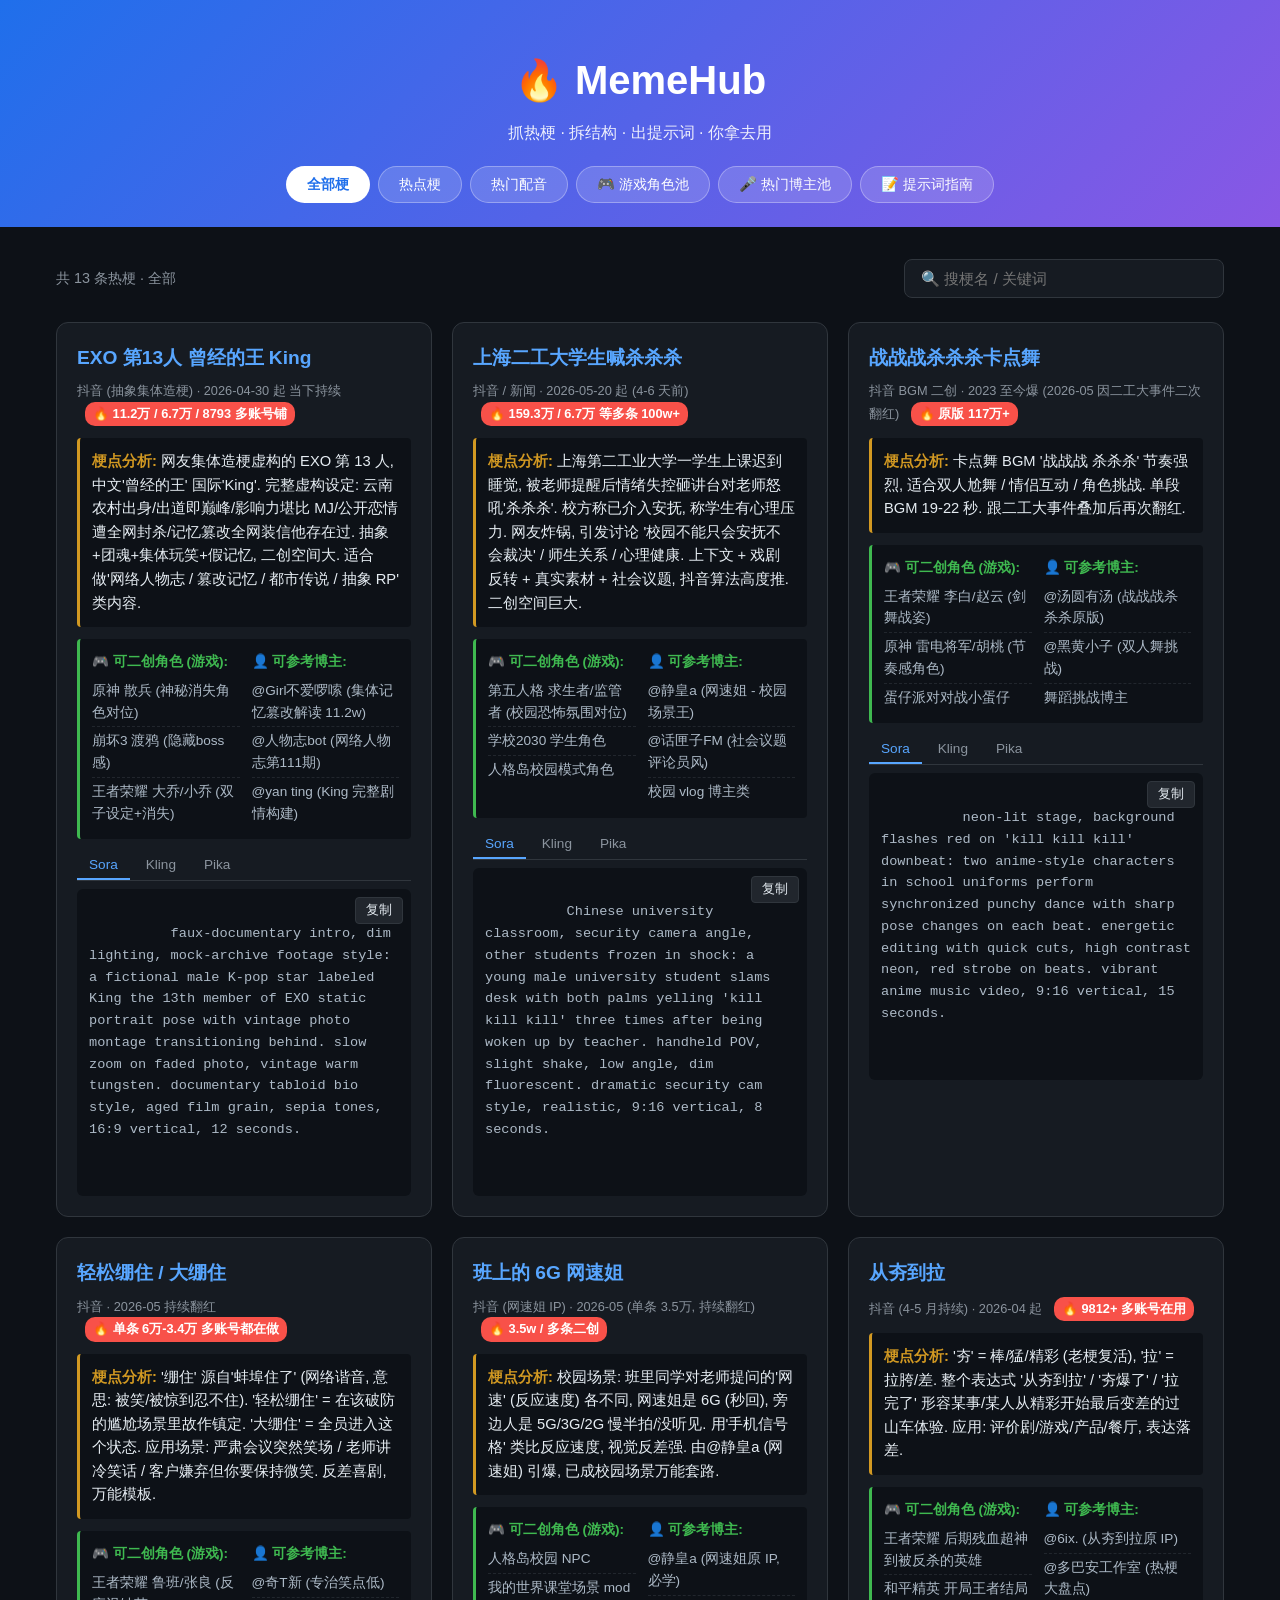
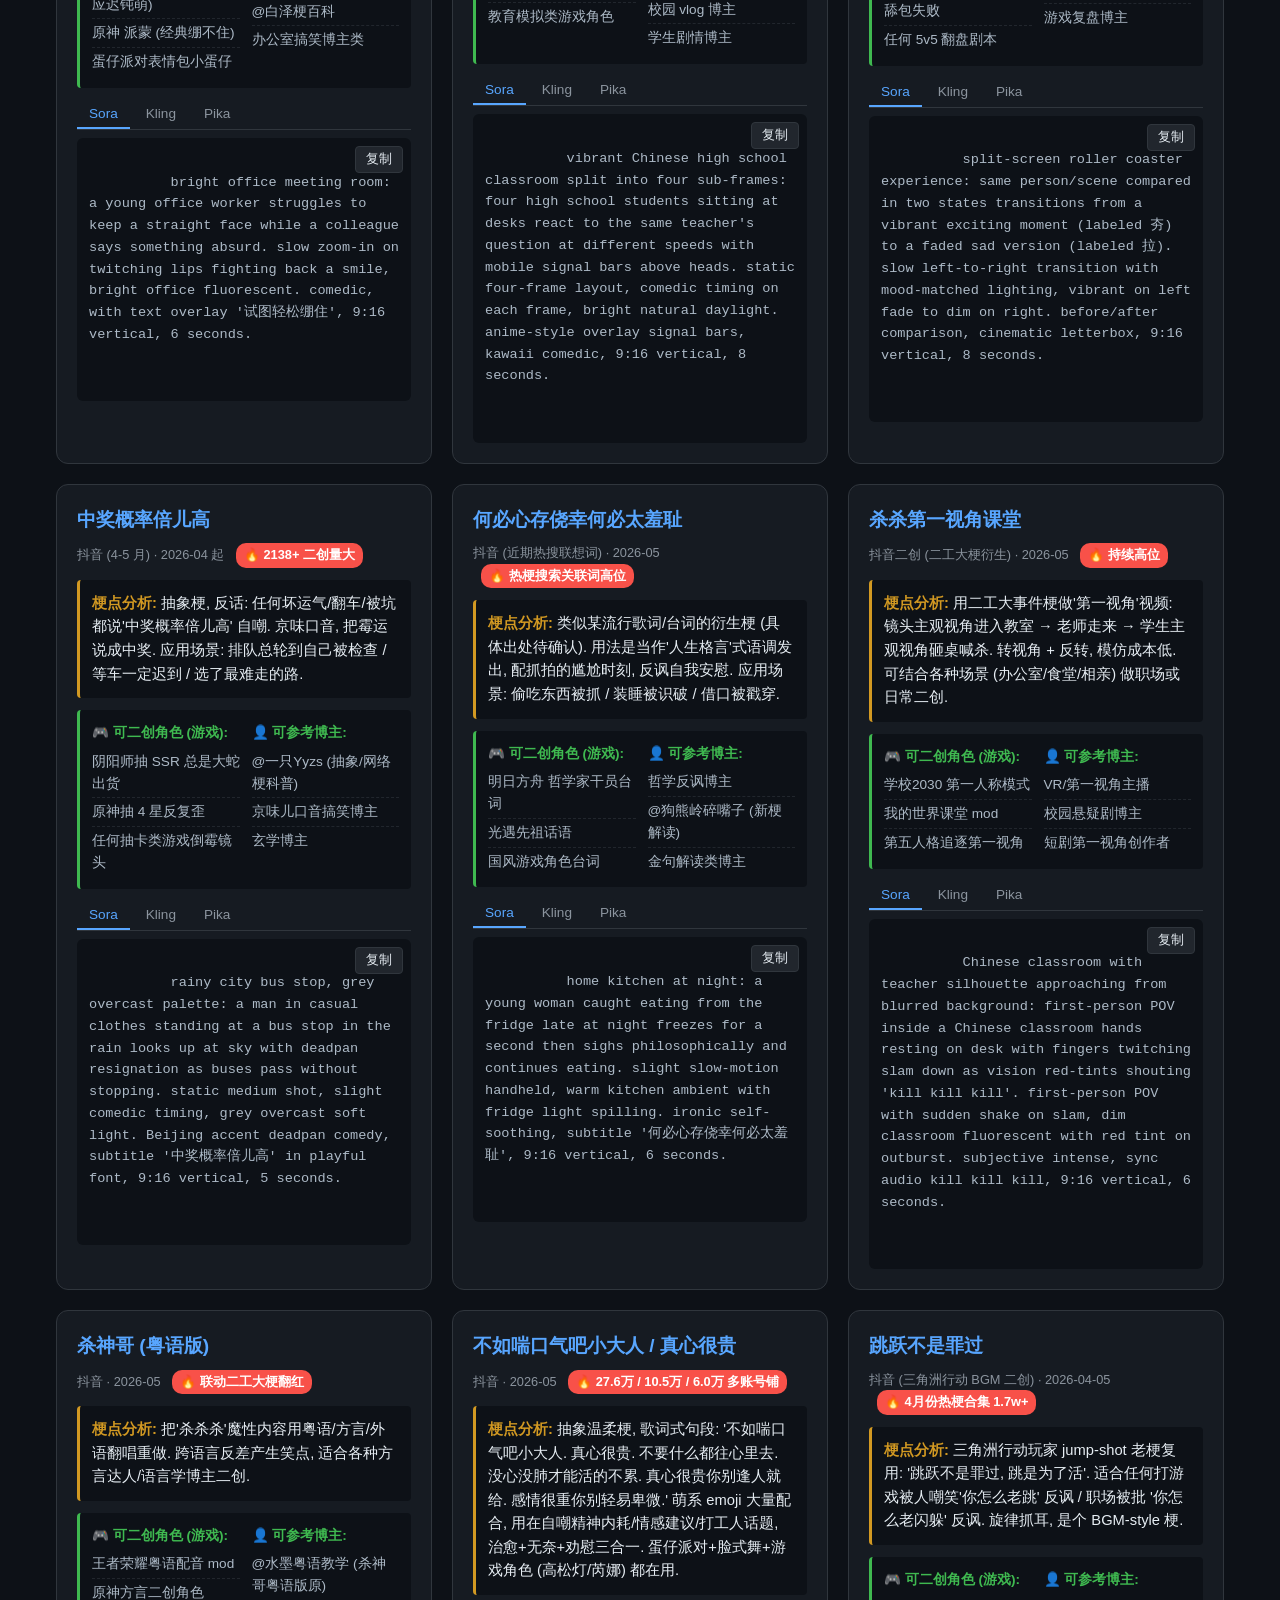
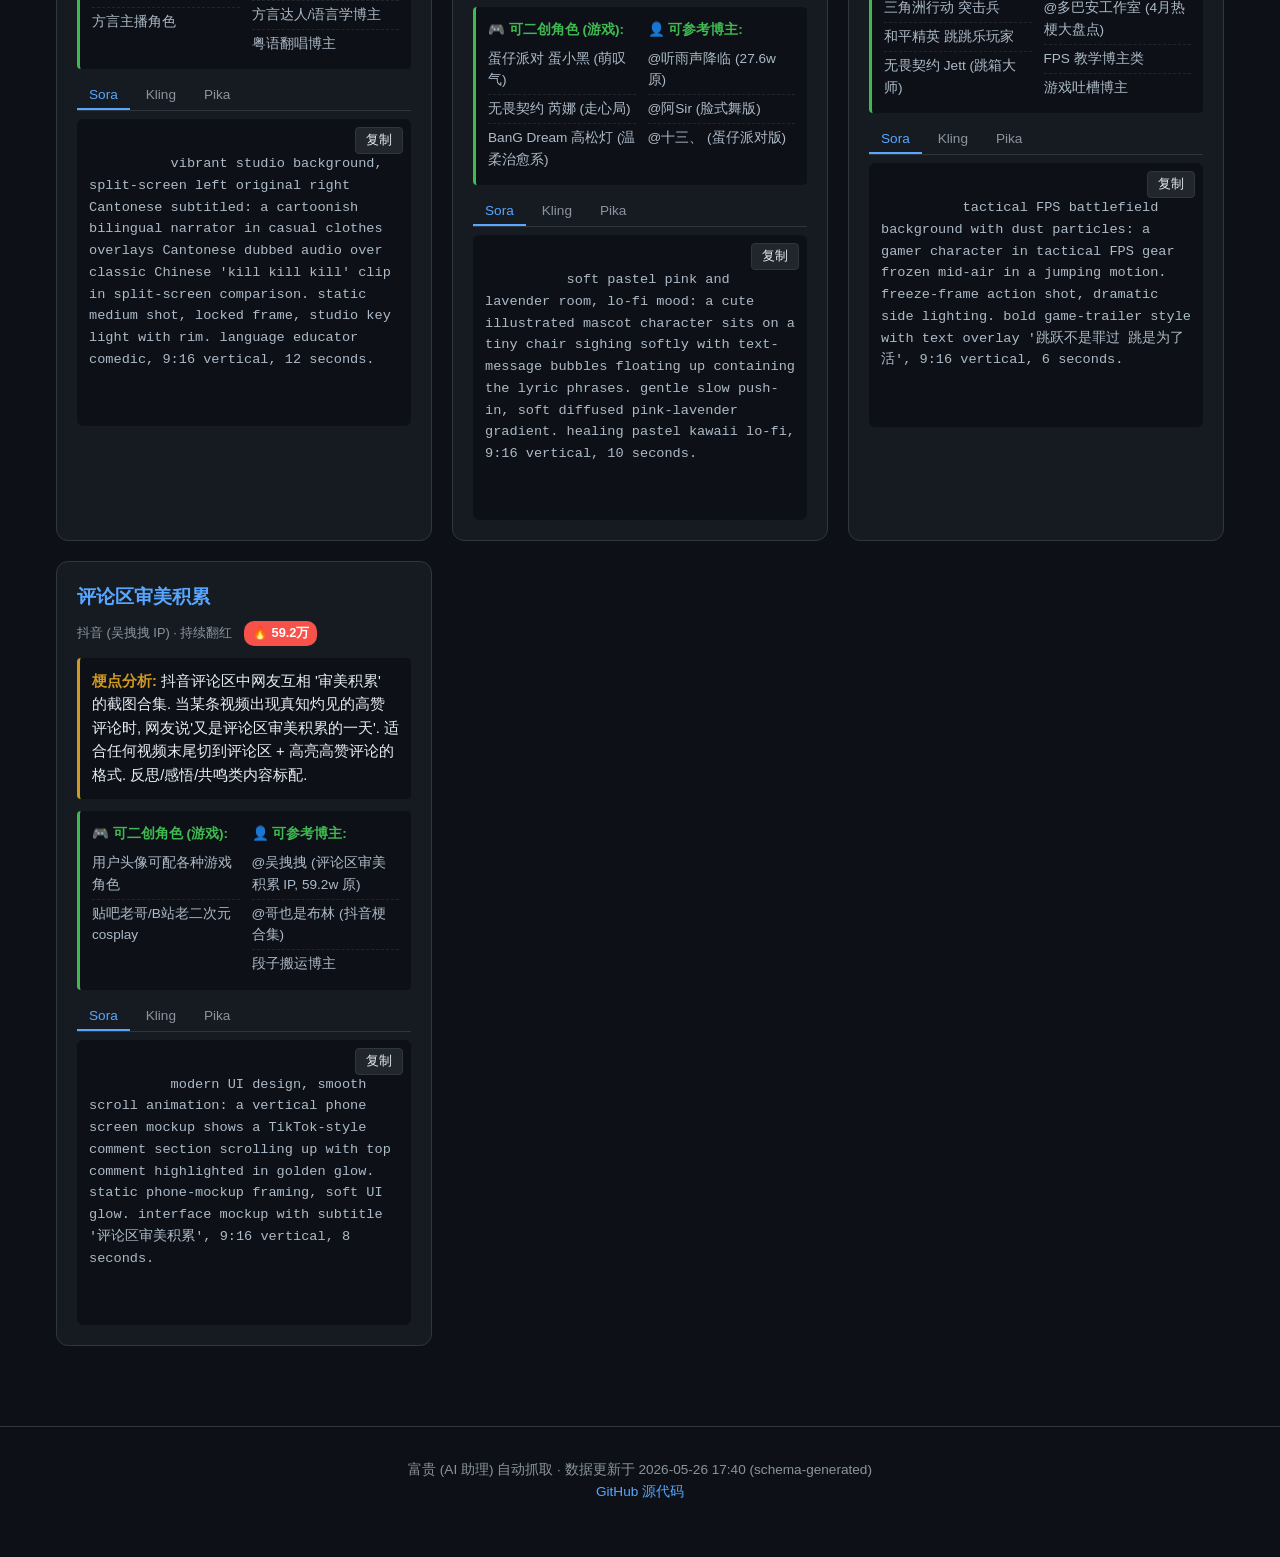
==== commit 9e297cc4: "remove 高数下册 — 已迁移到独立站 gaoshu-textbook" ====
--- a/index.html
+++ b/index.html
@@ -17,7 +17,6 @@
       <button data-view="characters" data-domain="">🎮 游戏角色池</button>
       <button data-view="bloggers" data-domain="">🎤 热门博主池</button>
       <button data-view="guide" data-domain="">📝 提示词指南</button>
-      <button onclick="window.location.href='./textbook/index.html'">📘 高数下册教材</button>
     </nav>
   </header>
 
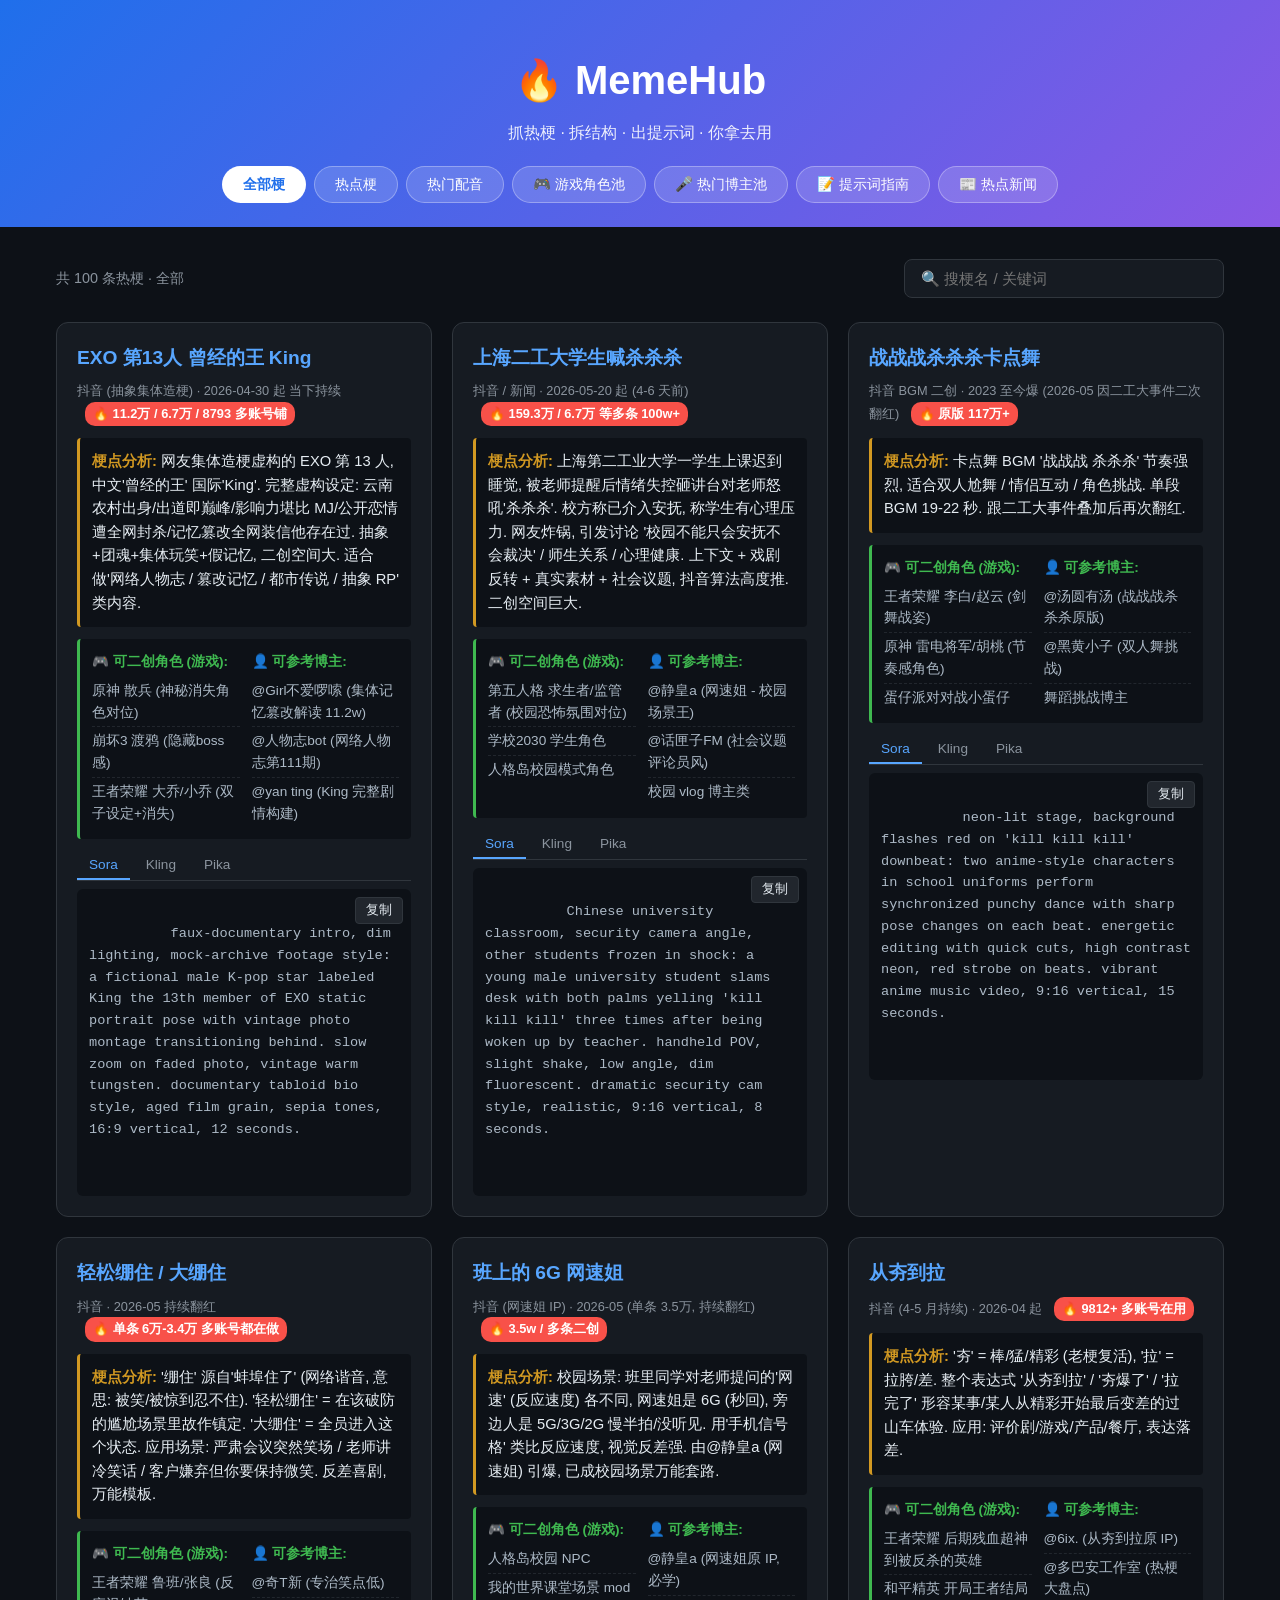
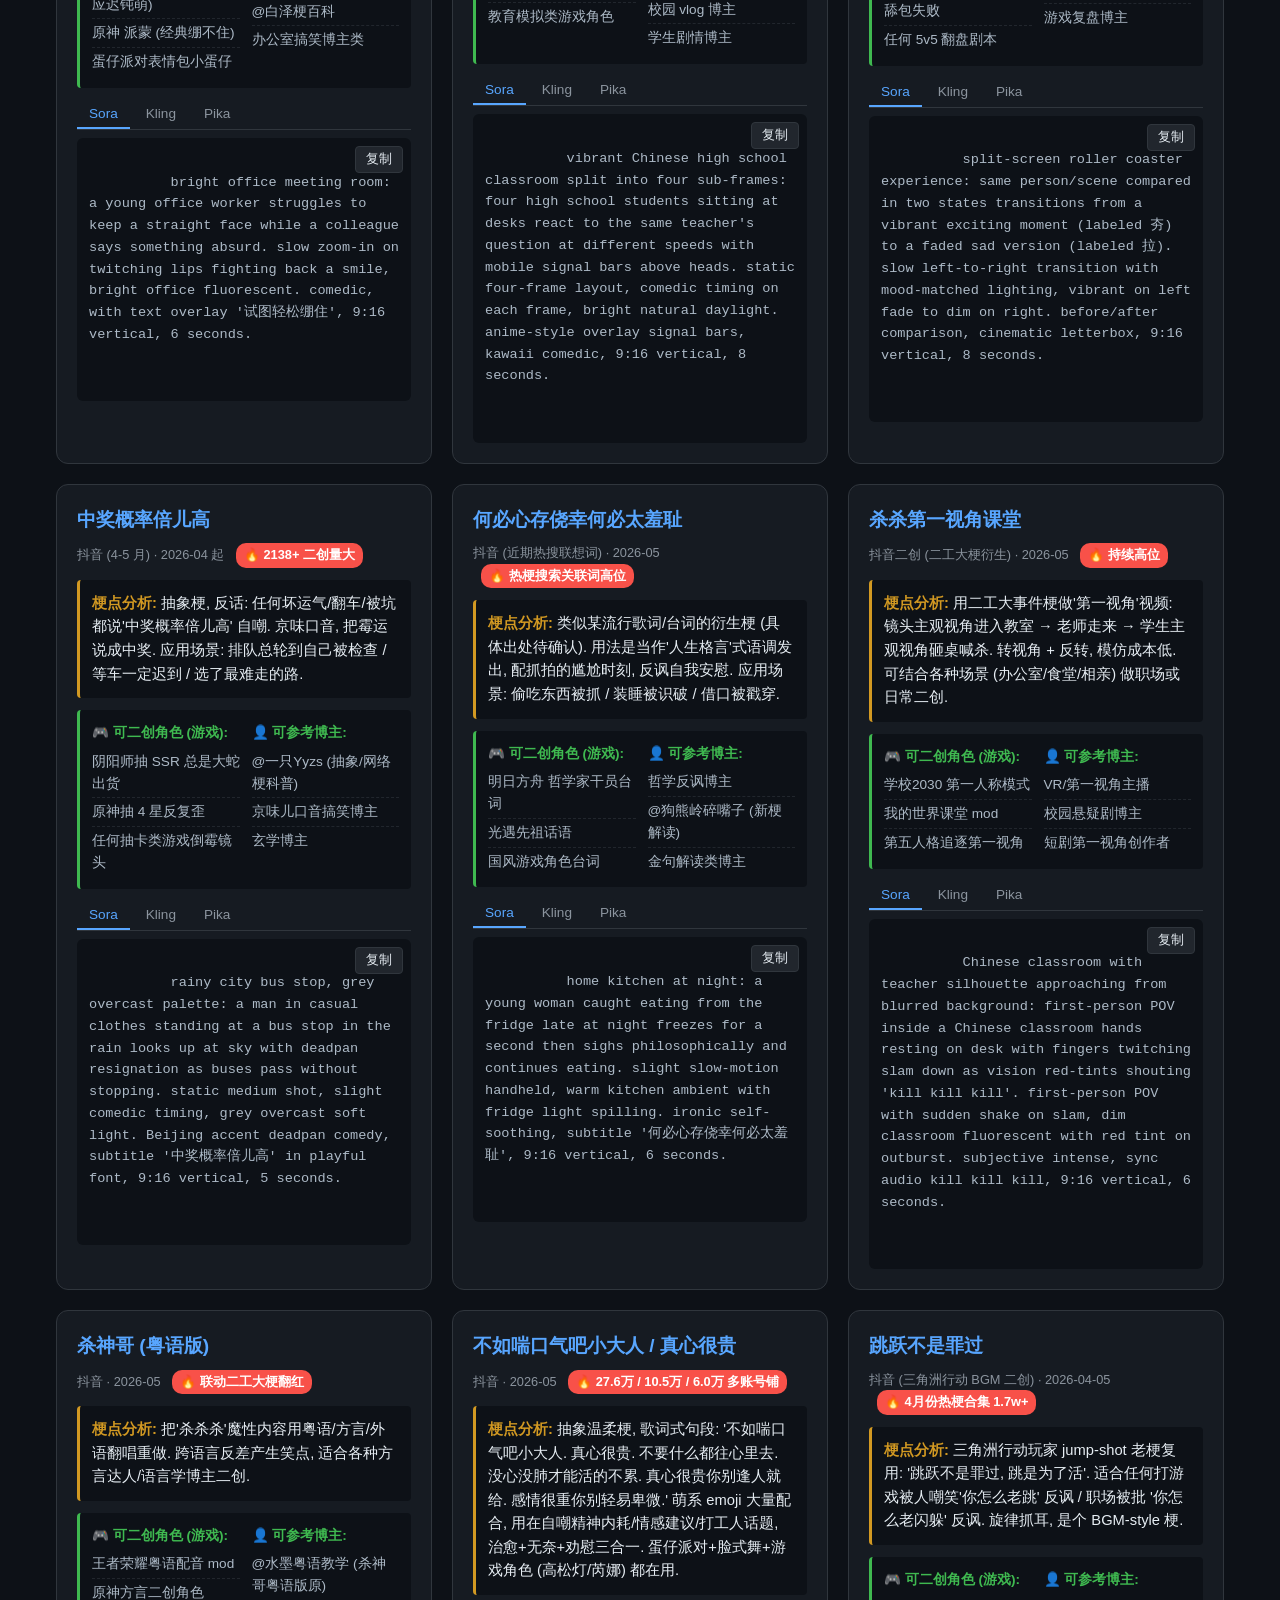
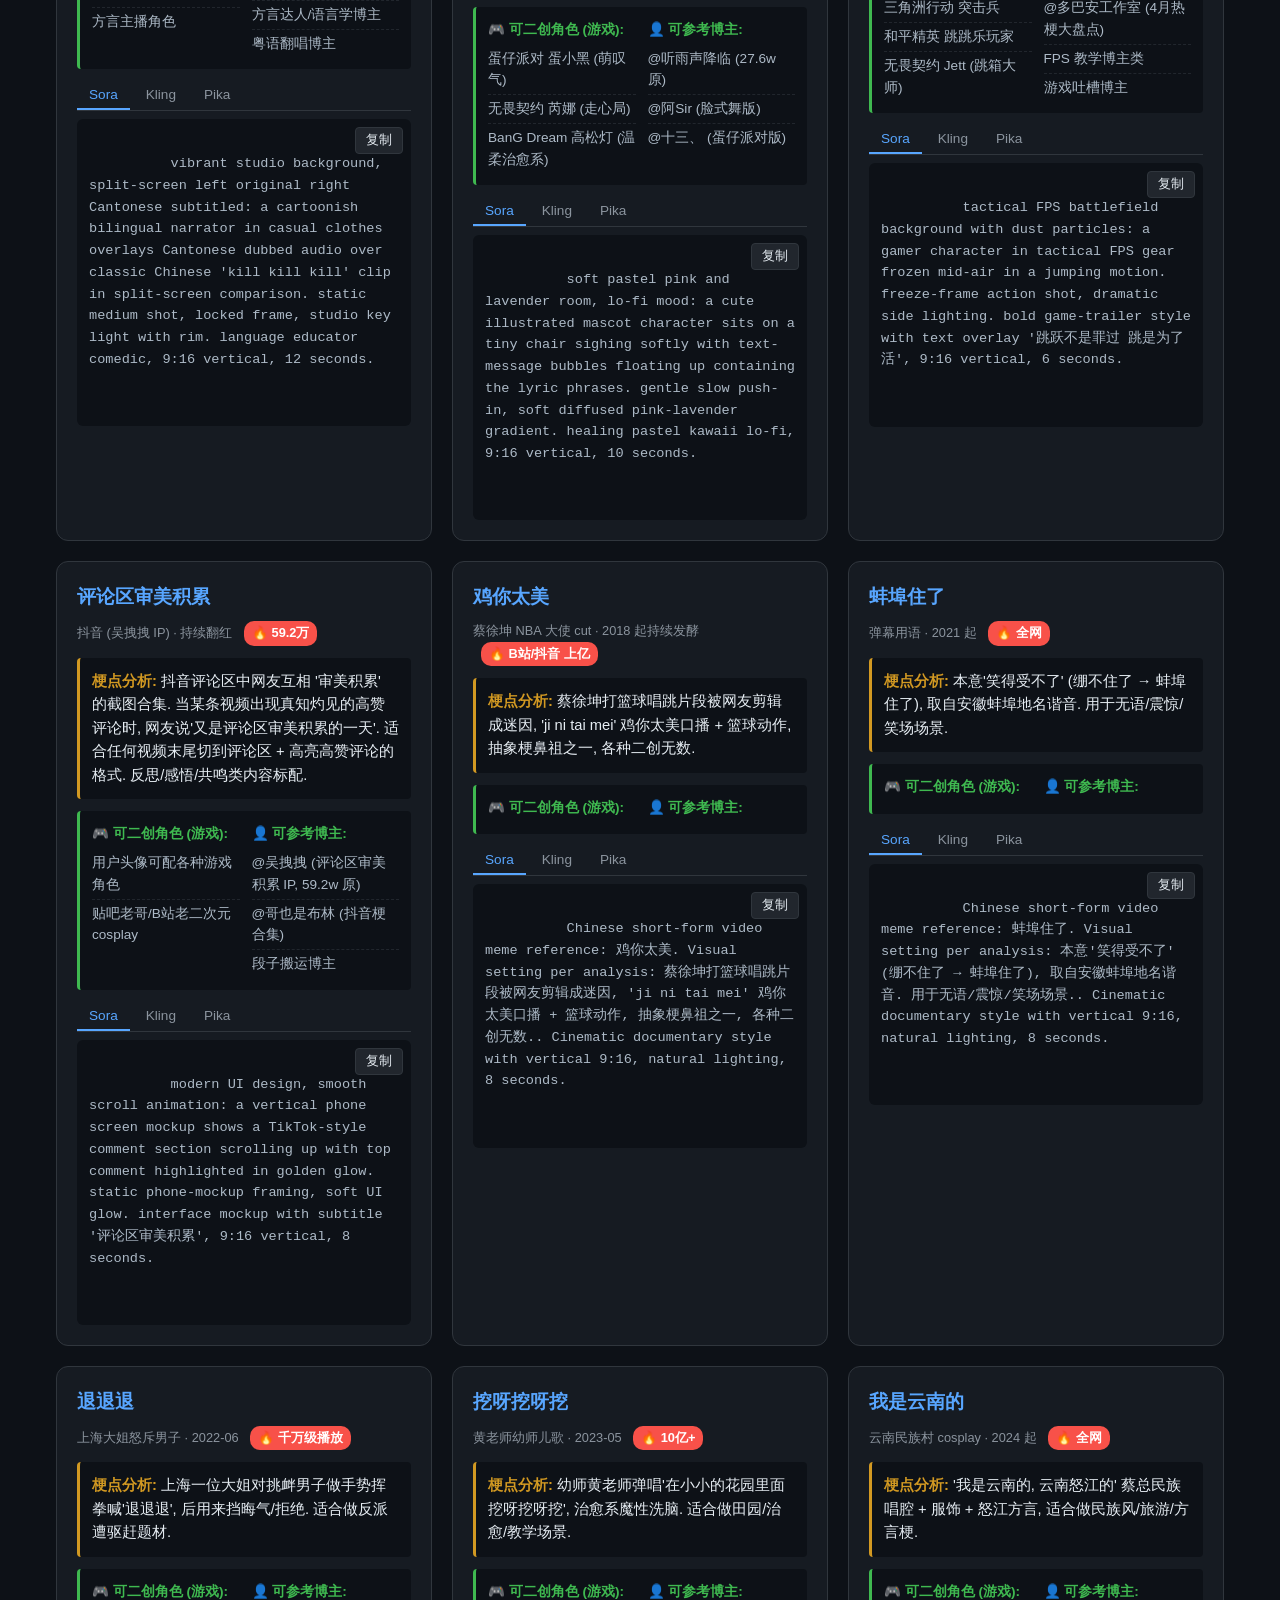
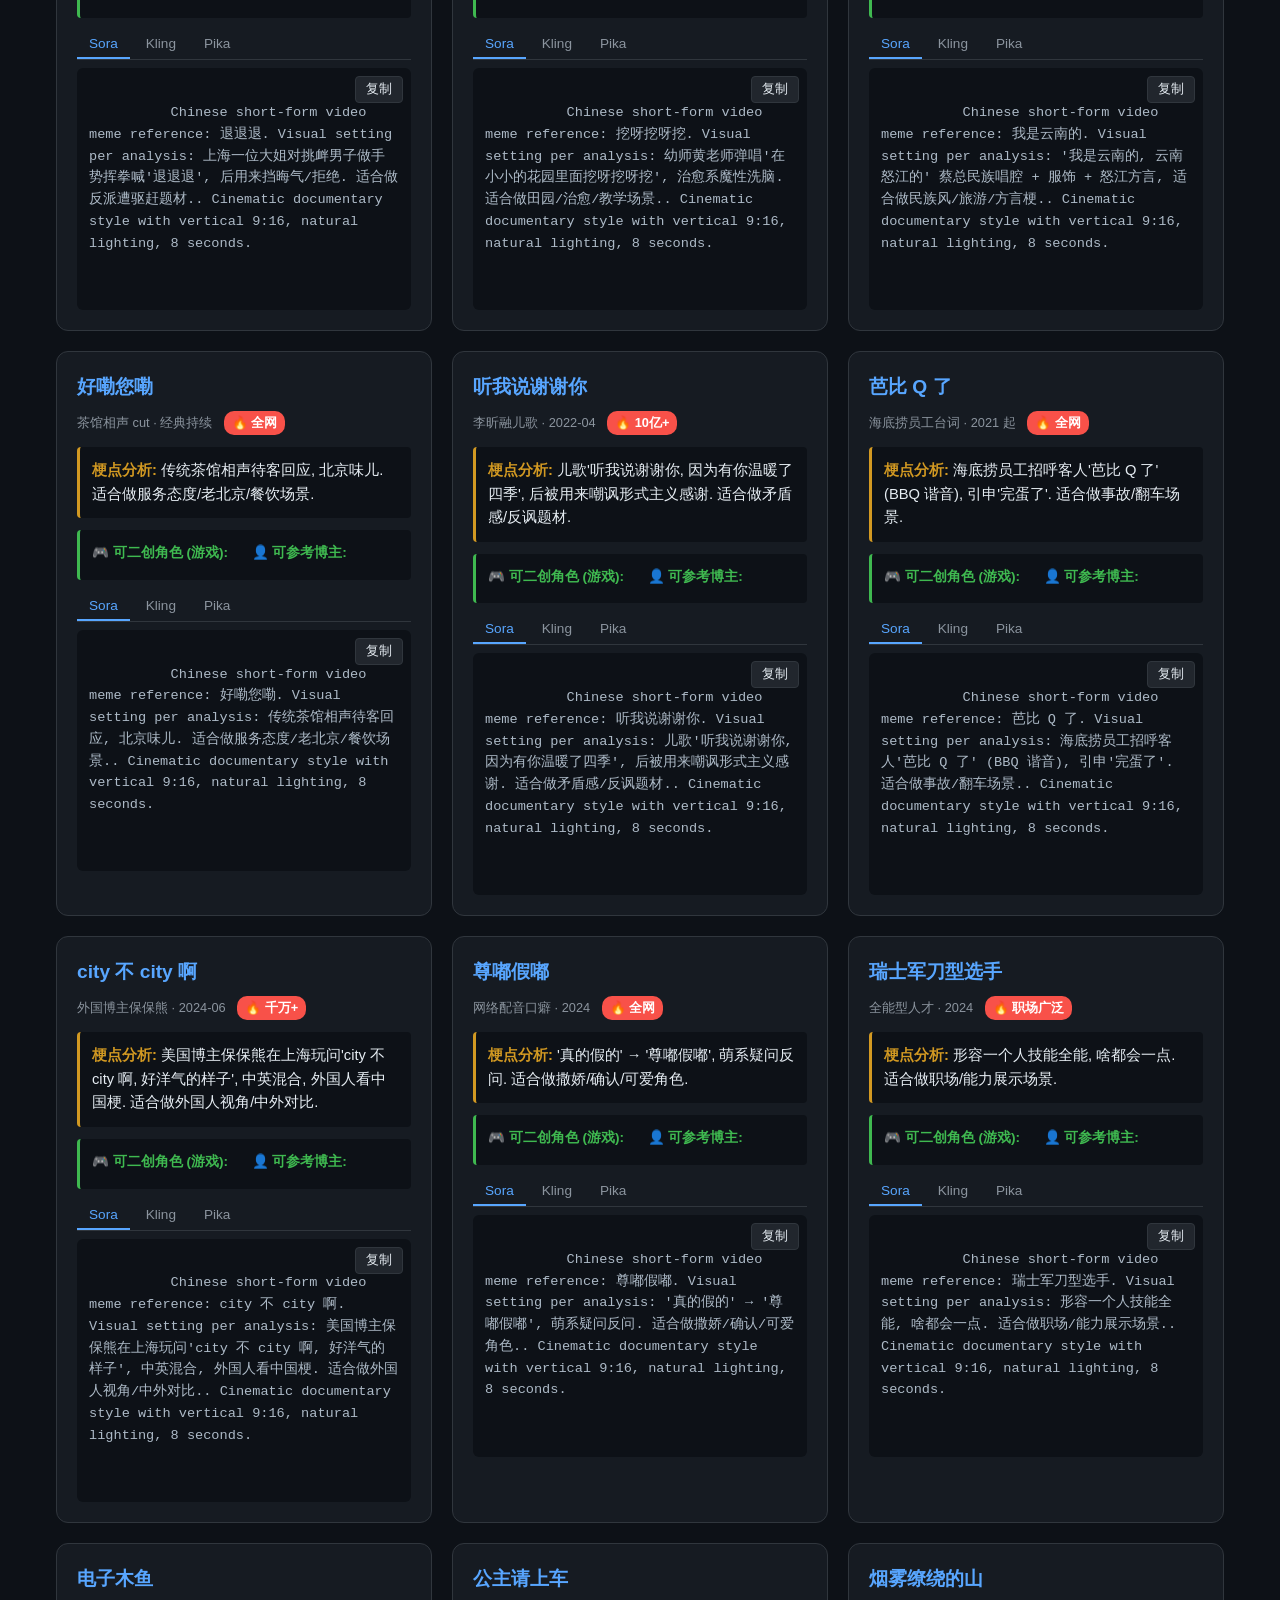
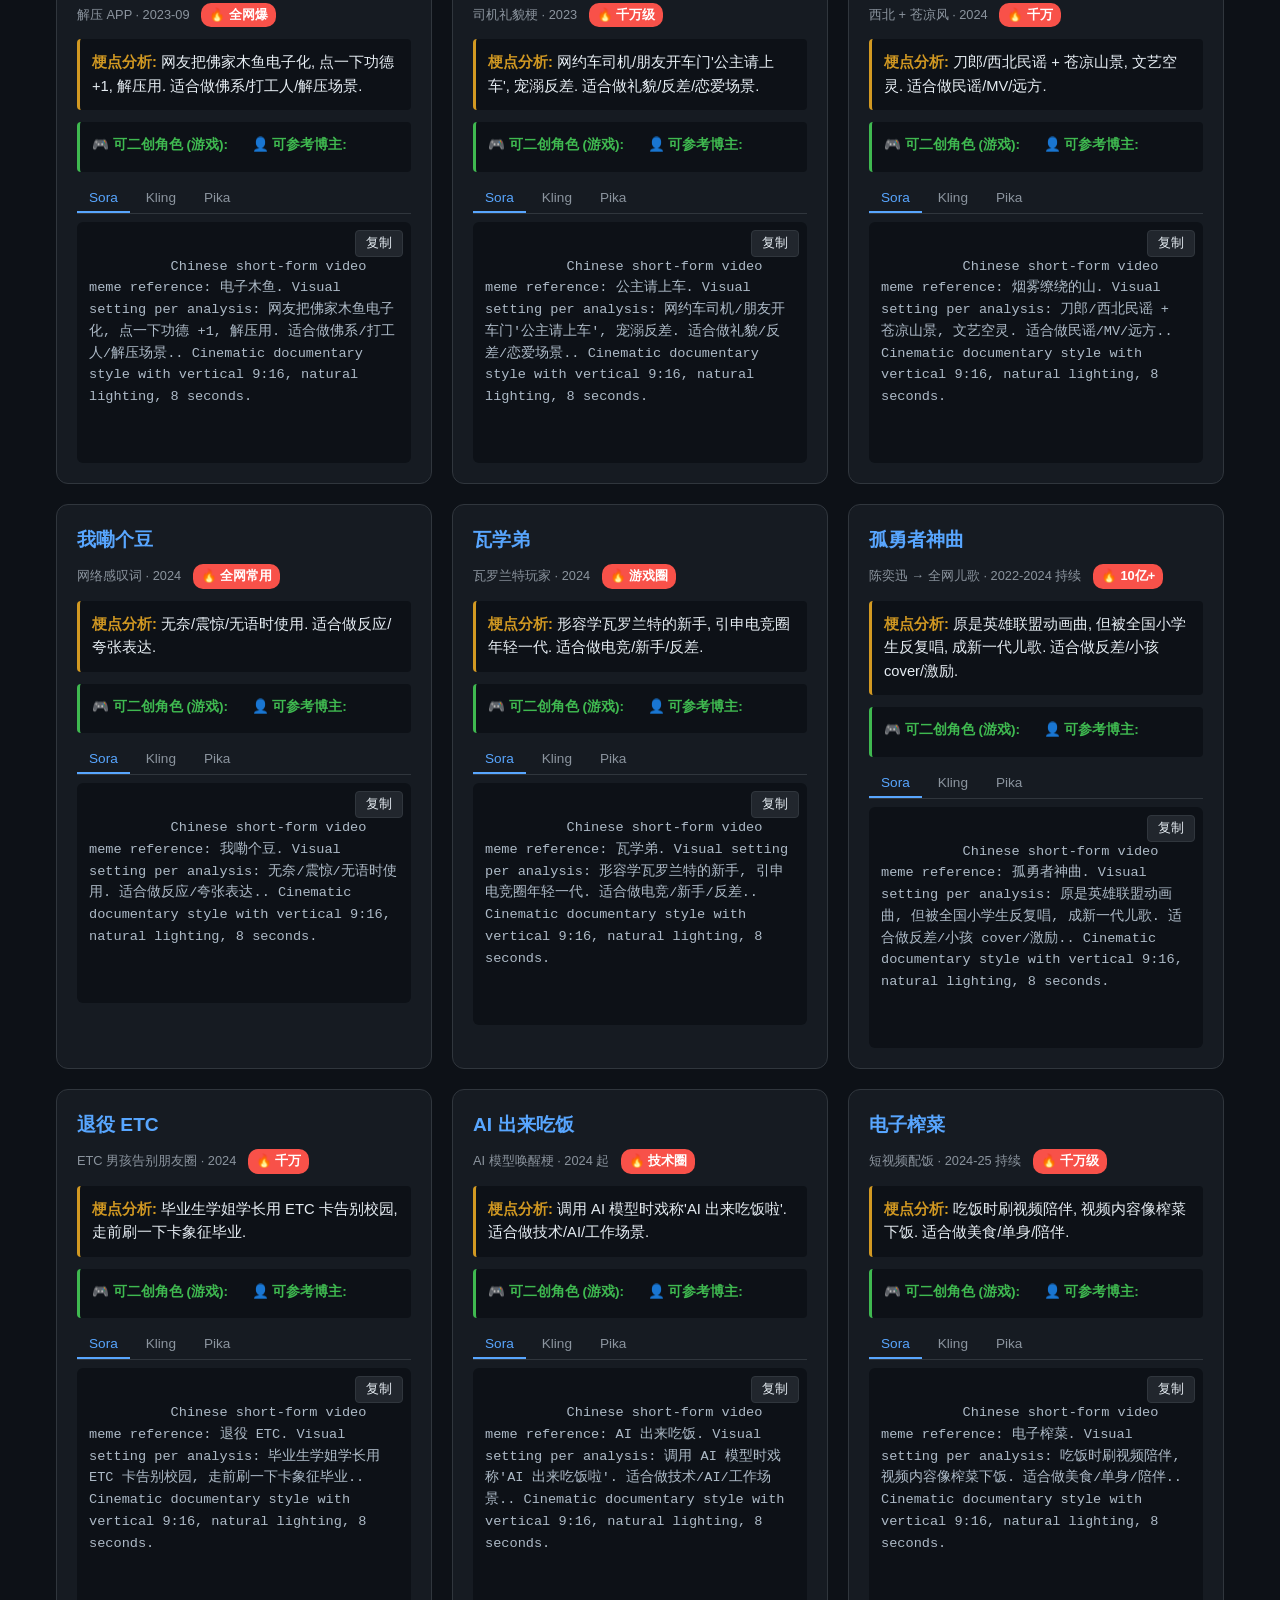
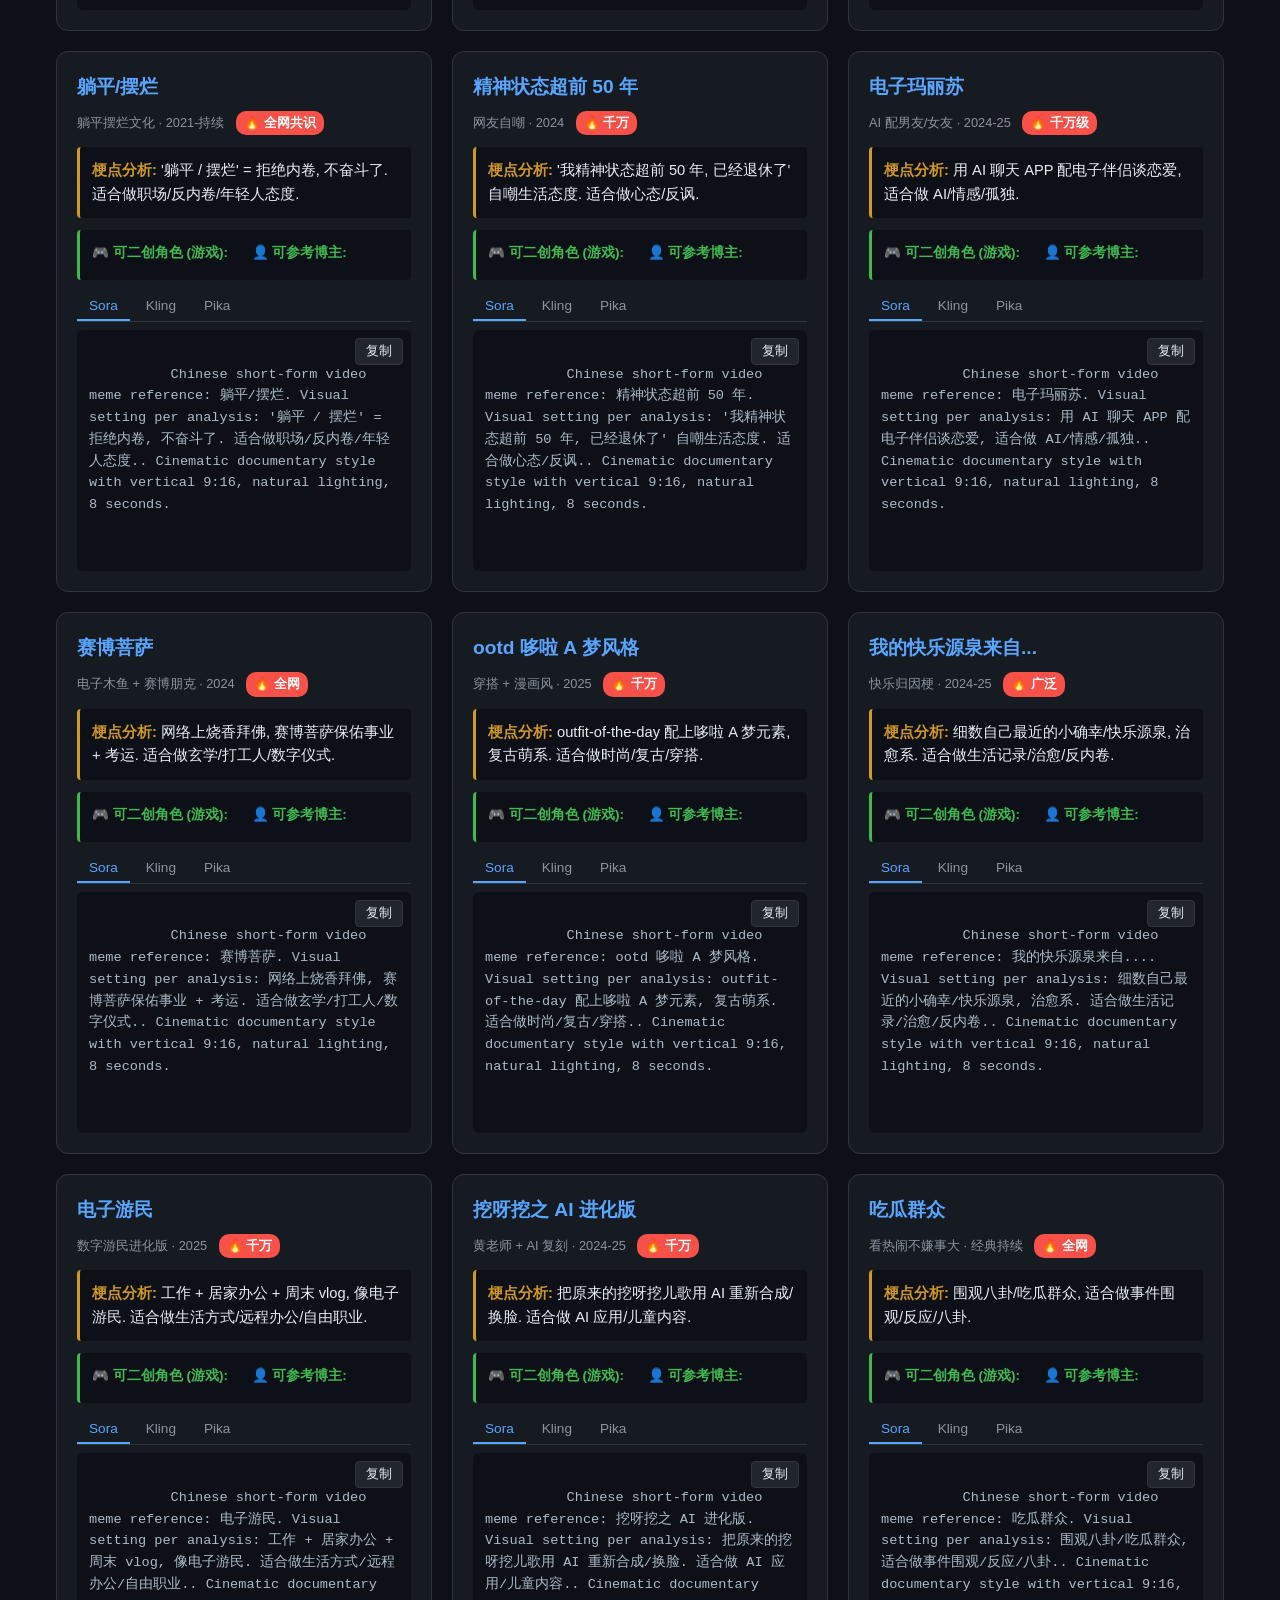
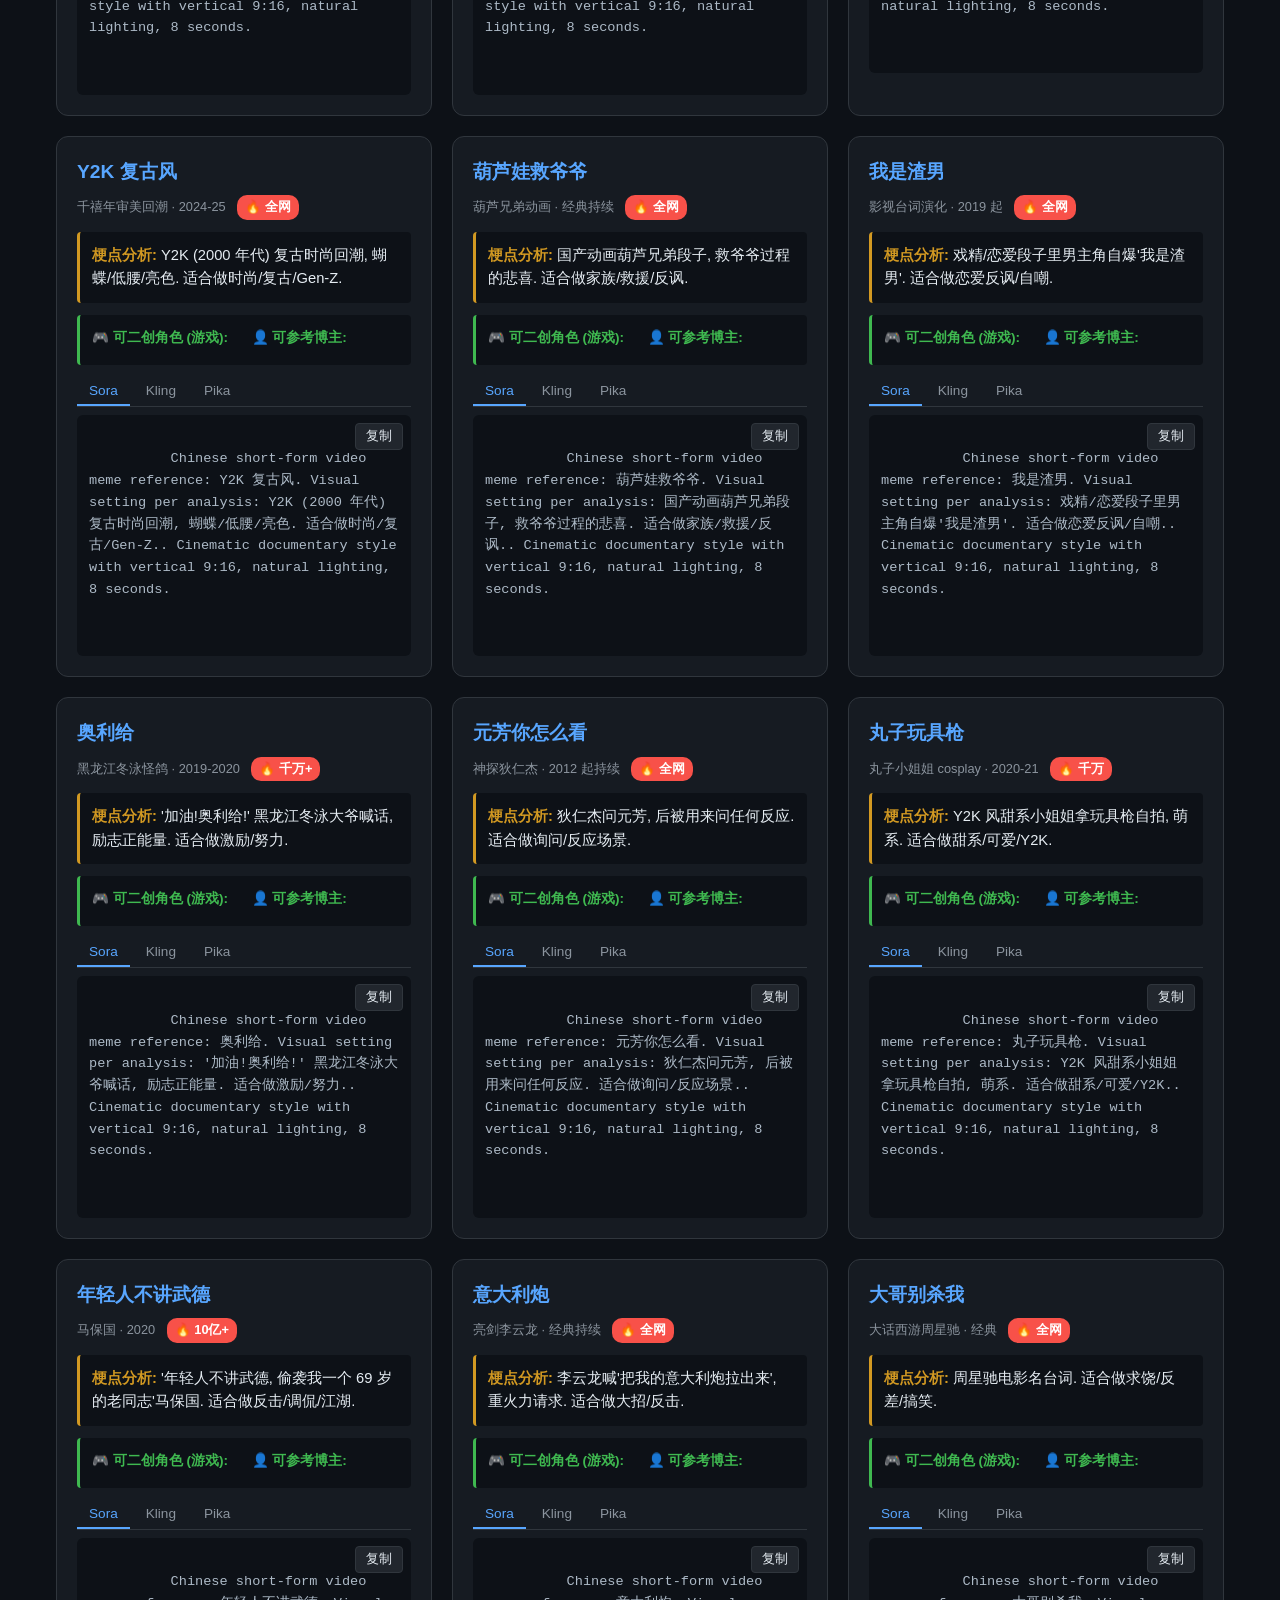
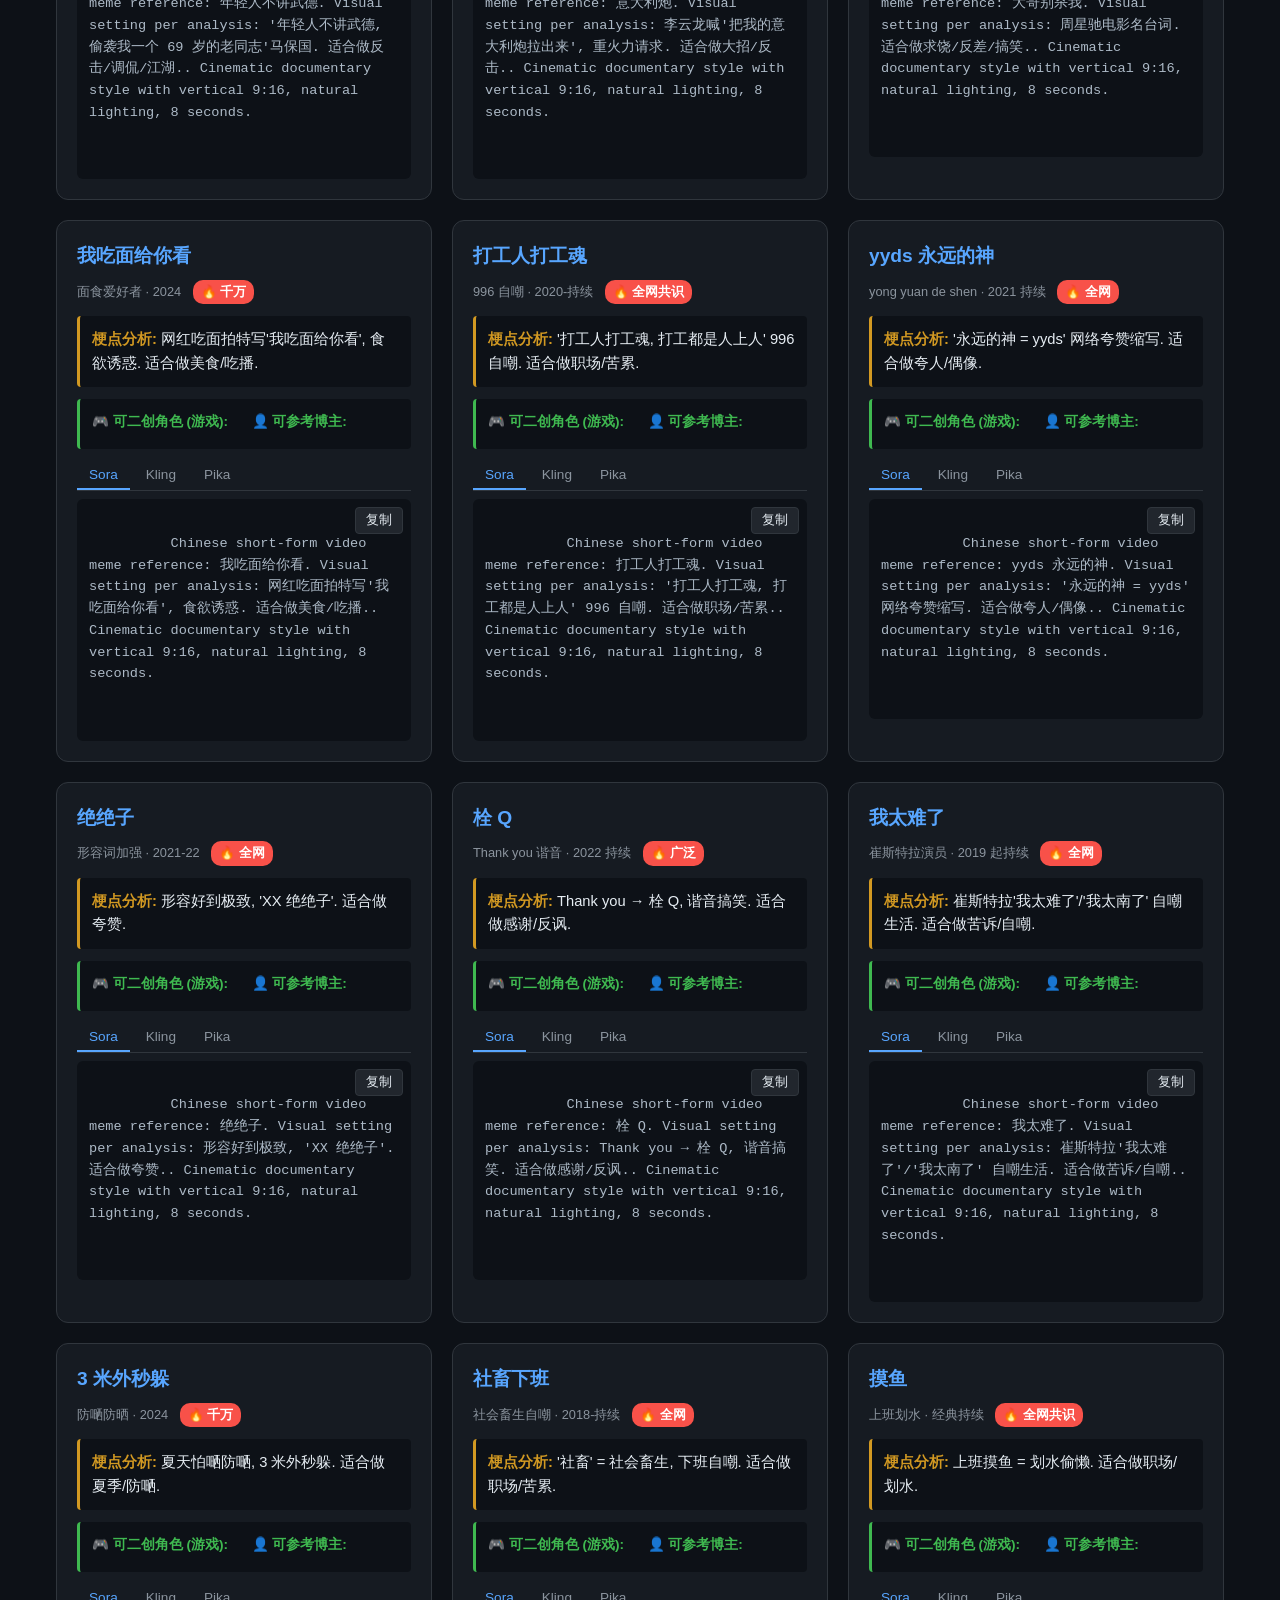
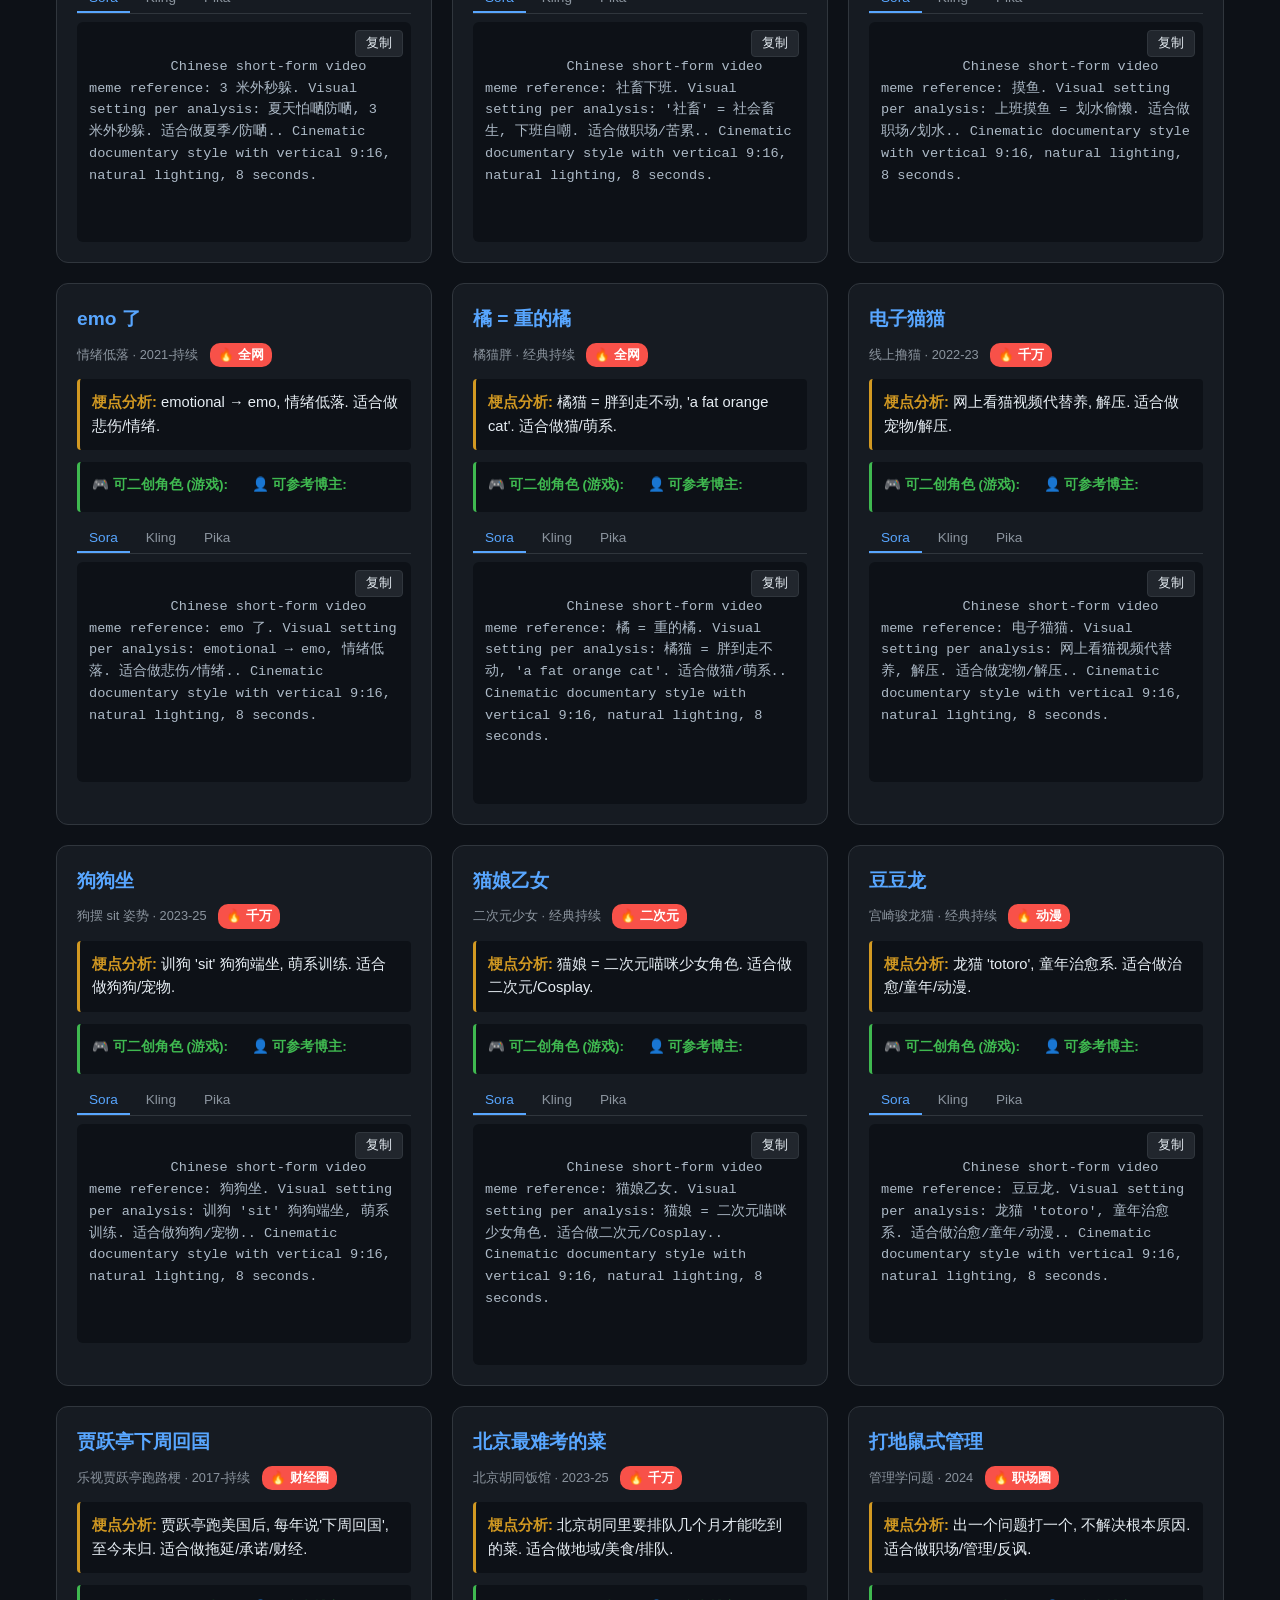
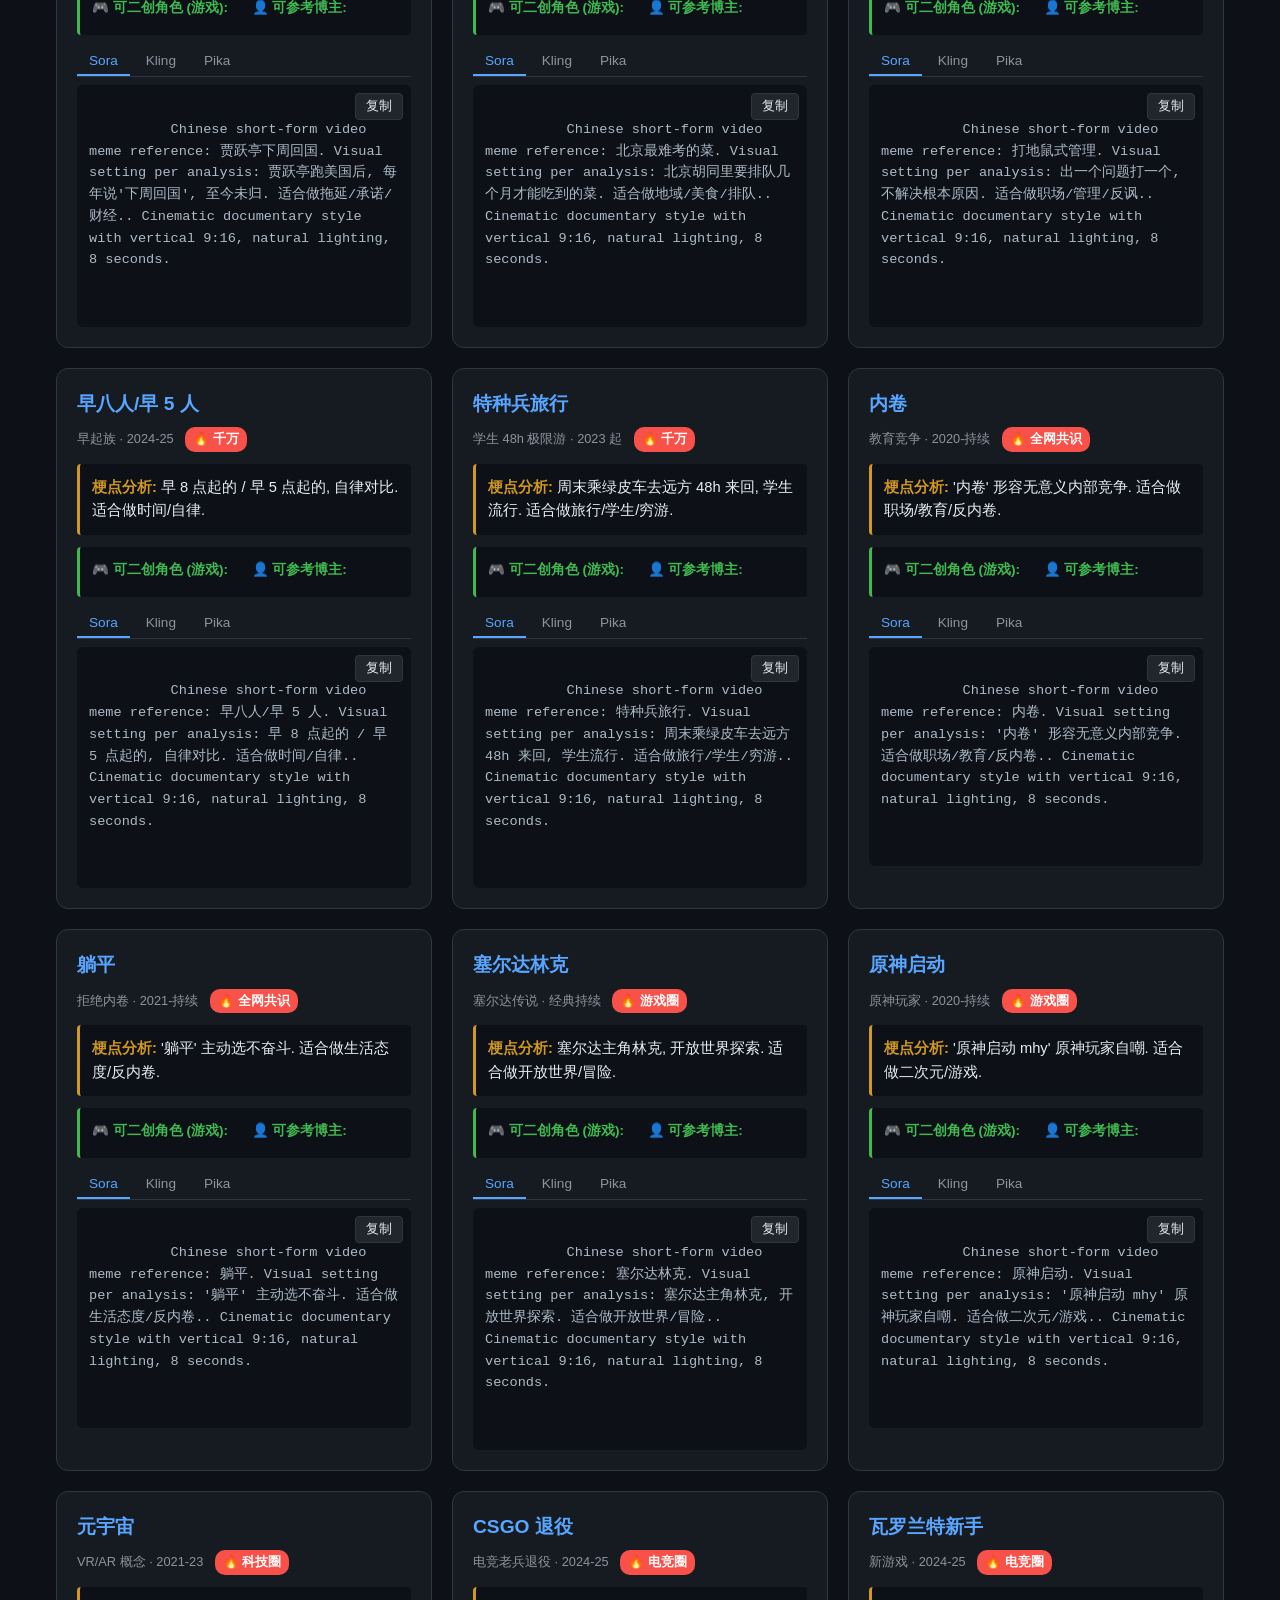
==== commit bb7f053c: "MemeHub: 新增热点新闻板块 (100 条事件/趋势) + 视图样式" ====
--- a/index.html
+++ b/index.html
@@ -17,6 +17,7 @@
       <button data-view="characters" data-domain="">🎮 游戏角色池</button>
       <button data-view="bloggers" data-domain="">🎤 热门博主池</button>
       <button data-view="guide" data-domain="">📝 提示词指南</button>
+      <button data-view="news" data-domain="">📰 热点新闻</button>
     </nav>
   </header>
 
--- a/style.css
+++ b/style.css
@@ -426,3 +426,17 @@
     grid-template-columns: 1fr;
   }
 }
+
+
+/* ===== News view ===== */
+.news-section { margin: 24px 0; }
+.news-section h2 {
+  color: #1a365d;
+  font-size: 1.2rem;
+  border-bottom: 2px solid #c9b97a;
+  padding-bottom: 6px;
+  margin-bottom: 12px;
+}
+.news-list { display: grid; grid-template-columns: repeat(auto-fit, minmax(280px, 1fr)); gap: 12px; }
+.news-card { padding: 14px; border-left: 4px solid #2d6e2d; background: #fff; border-radius: 6px; }
+.news-card .video-angle { margin-top: 8px; padding: 6px 10px; background: #fef6e4; border-radius: 4px; color: #8b6f1c; font-size: 0.88rem; }
